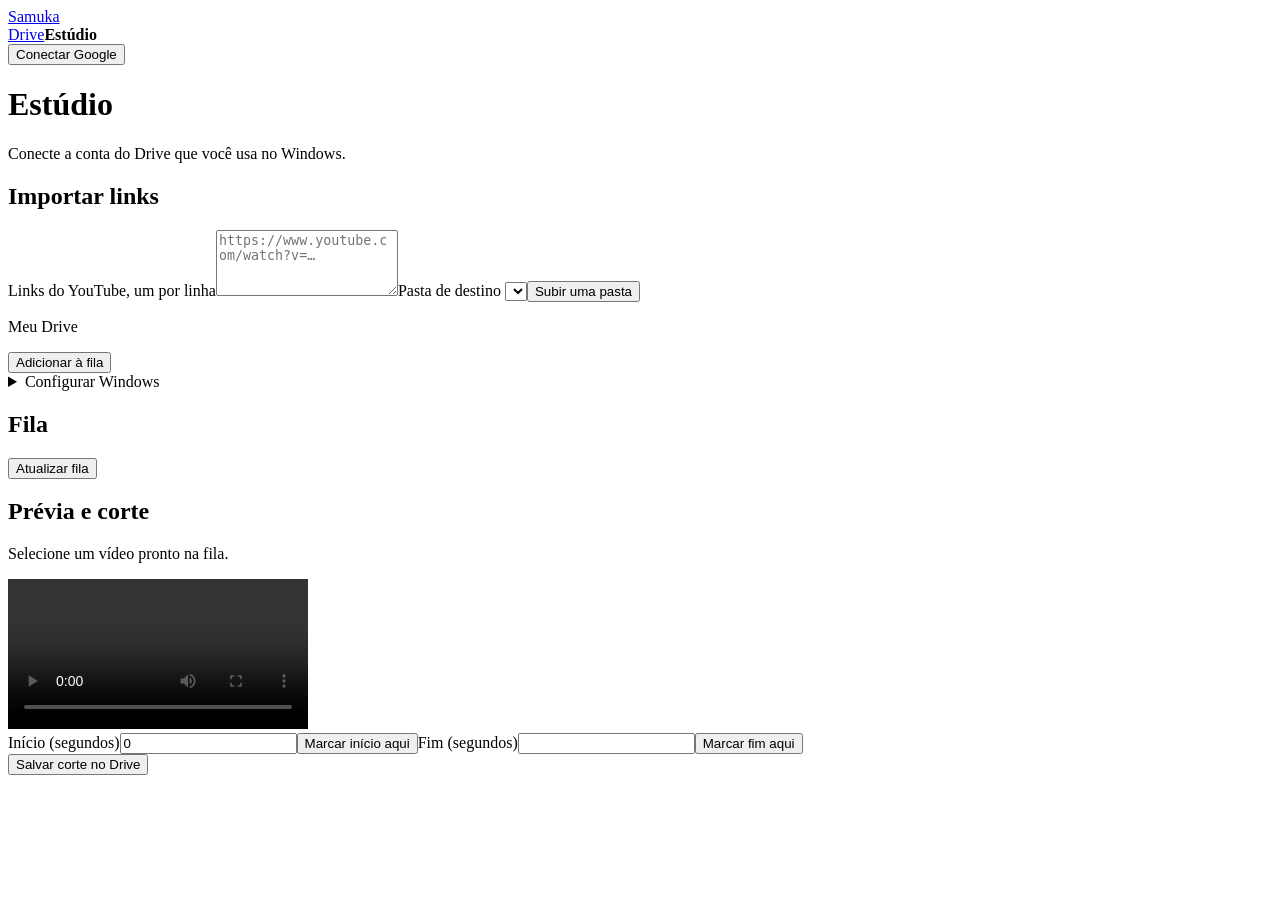
==== samuka-estudio.html @ efbc2101 "Add files via upload" ====
<!doctype html><html lang="pt-BR"><meta charset="utf-8"><meta name="viewport" content="width=device-width,initial-scale=1"><title>Estúdio • Samuka</title><link rel="stylesheet" href="estudio/style.css"><script src="https://accounts.google.com/gsi/client" async defer></script><body><header><a href="samuka-beta.html">Samuka</a><nav><a href="samuka-v17-rc3.html">Drive</a><b>Estúdio</b></nav><button id="connect">Conectar Google</button></header><main><h1>Estúdio</h1><p id="message" role="status">Conecte a conta do Drive que você usa no Windows.</p><div class="workspace"><section><h2>Importar links</h2><label for="links">Links do YouTube, um por linha</label><textarea id="links" rows="4" placeholder="https://www.youtube.com/watch?v=…"></textarea><label>Pasta de destino <select id="folder"></select></label><button id="back">Subir uma pasta</button><p id="path">Meu Drive</p><button class="primary" id="send">Adicionar à fila</button><details><summary>Configurar Windows</summary><p>Copie o código da fila para a configuração do programa no computador.</p><input id="pair" readonly aria-label="Código da fila"><a href="estudio/windows/LEIA-ME.txt">Instruções para Windows</a></details><h2>Fila</h2><button id="refresh">Atualizar fila</button><div id="jobs"></div></section><section id="editor"><h2>Prévia e corte</h2><p id="title">Selecione um vídeo pronto na fila.</p><video controls playsinline id="video"></video><div class="times"><label>Início (segundos)<input type="number" id="start" min="0" step=".01" value="0"><button id="markStart">Marcar início aqui</button></label><label>Fim (segundos)<input id="end" type="number" min="0" step=".01"><button id="markEnd">Marcar fim aqui</button></label></div><button class="primary" id="cut">Salvar corte no Drive</button></section></div></main><script type="module" src="estudio/app.js"></script></body></html>
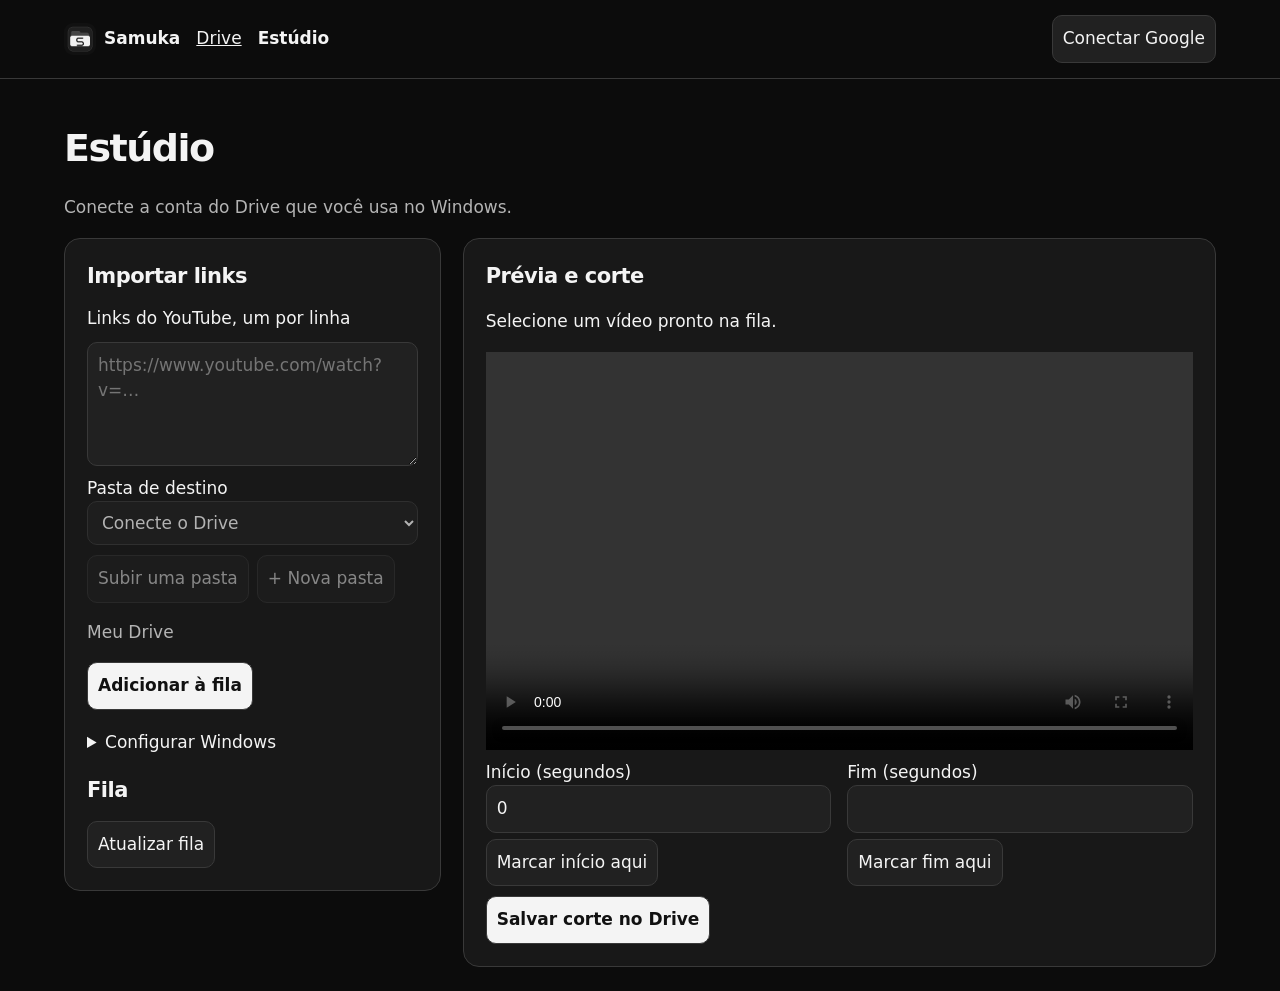
==== commit aee0f8cd: "Permitir criar e selecionar pastas no Estúdio" ====
--- a/samuka-estudio.html
+++ b/samuka-estudio.html
@@ -1 +1,2 @@
-<!doctype html><html lang="pt-BR"><meta charset="utf-8"><meta name="viewport" content="width=device-width,initial-scale=1"><title>Estúdio • Samuka</title><link rel="stylesheet" href="estudio/style.css"><script src="https://accounts.google.com/gsi/client" async defer></script><body><header><a href="samuka-beta.html">Samuka</a><nav><a href="samuka-v17-rc3.html">Drive</a><b>Estúdio</b></nav><button id="connect">Conectar Google</button></header><main><h1>Estúdio</h1><p id="message" role="status">Conecte a conta do Drive que você usa no Windows.</p><div class="workspace"><section><h2>Importar links</h2><label for="links">Links do YouTube, um por linha</label><textarea id="links" rows="4" placeholder="https://www.youtube.com/watch?v=…"></textarea><label>Pasta de destino <select id="folder"></select></label><button id="back">Subir uma pasta</button><p id="path">Meu Drive</p><button class="primary" id="send">Adicionar à fila</button><details><summary>Configurar Windows</summary><p>Copie o código da fila para a configuração do programa no computador.</p><input id="pair" readonly aria-label="Código da fila"><a href="estudio/windows/LEIA-ME.txt">Instruções para Windows</a></details><h2>Fila</h2><button id="refresh">Atualizar fila</button><div id="jobs"></div></section><section id="editor"><h2>Prévia e corte</h2><p id="title">Selecione um vídeo pronto na fila.</p><video controls playsinline id="video"></video><div class="times"><label>Início (segundos)<input type="number" id="start" min="0" step=".01" value="0"><button id="markStart">Marcar início aqui</button></label><label>Fim (segundos)<input id="end" type="number" min="0" step=".01"><button id="markEnd">Marcar fim aqui</button></label></div><button class="primary" id="cut">Salvar corte no Drive</button></section></div></main><script type="module" src="estudio/app.js"></script></body></html>
+<!doctype html><html lang="pt-BR"><meta charset="utf-8"><meta name="viewport" content="width=device-width,initial-scale=1"><title>Estúdio • Samuka</title><link rel="stylesheet" href="estudio/style.css"><script src="https://accounts.google.com/gsi/client" async defer></script><body><header><a class="brand" href="samuka-beta.html"><img src="samuka-mono-192.png" alt="">Samuka</a><nav><a href="samuka-v17-rc3.html">Drive</a><b>Estúdio</b></nav><button id="connect">Conectar Google</button></header><main><h1>Estúdio</h1><p id="message" role="status">Conecte a conta do Drive que você usa no Windows.</p><div class="workspace"><section><h2>Importar links</h2><label for="links">Links do YouTube, um por linha</label><textarea id="links" rows="4" placeholder="https://www.youtube.com/watch?v=…"></textarea><label>Pasta de destino <select id="folder" disabled><option>Conecte o Drive</option></select></label><div class="folder-actions"><button id="back" disabled>Subir uma pasta</button><button id="newFolder" disabled>+ Nova pasta</button></div>
+<dialog id="folderDialog"><form id="folderForm"><h2>Criar pasta</h2><p id="folderParent"></p><label for="folderName">Nome da pasta</label><input id="folderName" required maxlength="200" autocomplete="off"><p id="folderError" role="alert"></p><div class="folder-actions"><button type="button" id="cancelFolder">Cancelar</button><button class="primary" id="createFolder">Criar e usar</button></div></form></dialog><p id="path">Meu Drive</p><button class="primary" id="send">Adicionar à fila</button><details><summary>Configurar Windows</summary><p>Copie o código da fila para a configuração do programa no computador.</p><input id="pair" readonly aria-label="Código da fila"><a href="estudio/windows/LEIA-ME.txt">Instruções para Windows</a></details><h2>Fila</h2><button id="refresh">Atualizar fila</button><div id="jobs"></div></section><section id="editor"><h2>Prévia e corte</h2><p id="title">Selecione um vídeo pronto na fila.</p><video controls playsinline id="video"></video><div class="times"><label>Início (segundos)<input type="number" id="start" min="0" step=".01" value="0"><button id="markStart">Marcar início aqui</button></label><label>Fim (segundos)<input id="end" type="number" min="0" step=".01"><button id="markEnd">Marcar fim aqui</button></label></div><button class="primary" id="cut">Salvar corte no Drive</button></section></div></main><script type="module" src="estudio/app.js"></script></body></html>
--- a/estudio/style.css
+++ b/estudio/style.css
@@ -0,0 +1,18 @@
+*{box-sizing:border-box}body{margin:0;background:#101014;color:#f5f2fc;font:17px/1.5 system-ui,sans-serif}header,nav,.times,.choices{display:flex;align-items:center;gap:16px}header{padding:15px 5vw;border-bottom:1px solid #44404d;flex-wrap:wrap}header button{margin-left:auto}main{max-width:1400px;margin:auto;padding:24px 5vw}h1{font-size:clamp(32px,5vw,62px);line-height:1.1}a{color:#d2bcff}button,textarea,input,select{font:inherit;border:1px solid #585363;border-radius:10px;background:#2a2731;color:inherit;padding:10px;max-width:100%}button,summary{cursor:pointer}button{min-height:44px}button:disabled{opacity:.5}.primary{background:#cab5ff;color:#21162e;font-weight:700}textarea,select,input,video{width:100%;display:block}label{display:block;margin:10px 0}.workspace{display:grid;grid-template-columns:minmax(260px,1fr) minmax(0,2fr);gap:22px;align-items:start}section,.choices a{padding:22px;background:#1c1a22;border-radius:18px;border:1px solid #423e4c}h2{margin:0 0 14px}video{aspect-ratio:16/9;background:#09080a}.times label{flex:1}.times button{margin-top:6px}details{margin:20px 0}summary,small{color:#d2bcff}.home{max-width:950px;padding-top:15vh}.choices a{flex:1;text-decoration:none;display:grid;gap:4px}.choices strong{font-size:32px}.choices span{color:#eee}.job{border-top:1px solid #46414d;padding:12px 0;overflow-wrap:anywhere}.job p{margin:4px 0}#message,#path{color:#d1c9db}@media(max-width:760px){.workspace{grid-template-columns:1fr}.choices{align-items:stretch;flex-direction:column}section{padding:16px}main{padding:16px}.times{align-items:start}header{gap:10px}}
+
+/* Graphite, como no Drive RC3. */
+:root{color-scheme:dark;--panel:#181818;--line:#393939;--muted:#b4b4b4;--accent:#f4f4f4}
+body{background:#0c0c0c;color:var(--accent)}
+header,section,.choices a,dialog{border-color:var(--line)}
+section,.choices a,dialog{background:var(--panel);border-radius:16px}
+button,input,textarea,select{background:#212121;color:var(--accent);border-color:var(--line)}
+a,summary,small{color:var(--accent)}
+.primary{background:var(--accent);color:#111}
+h1{font-size:clamp(26px,3vw,38px);letter-spacing:-.04em}
+h2{font-size:21px;letter-spacing:-.025em}
+.brand,.folder-actions{display:flex;align-items:center;gap:8px;flex-wrap:wrap}
+.brand{font-weight:700;text-decoration:none}.brand img{width:32px;height:32px;border-radius:9px}
+#message,#path,#folderParent{color:var(--muted)}
+dialog{color:var(--accent);width:min(380px,90vw);padding:20px}
+dialog::backdrop{background:#000a}
+@media(prefers-reduced-motion:no-preference){dialog[open]{animation:appear .16s ease-out}@keyframes appear{from{opacity:0;transform:translateY(4px)}to{opacity:1;transform:translateY(0)}}}
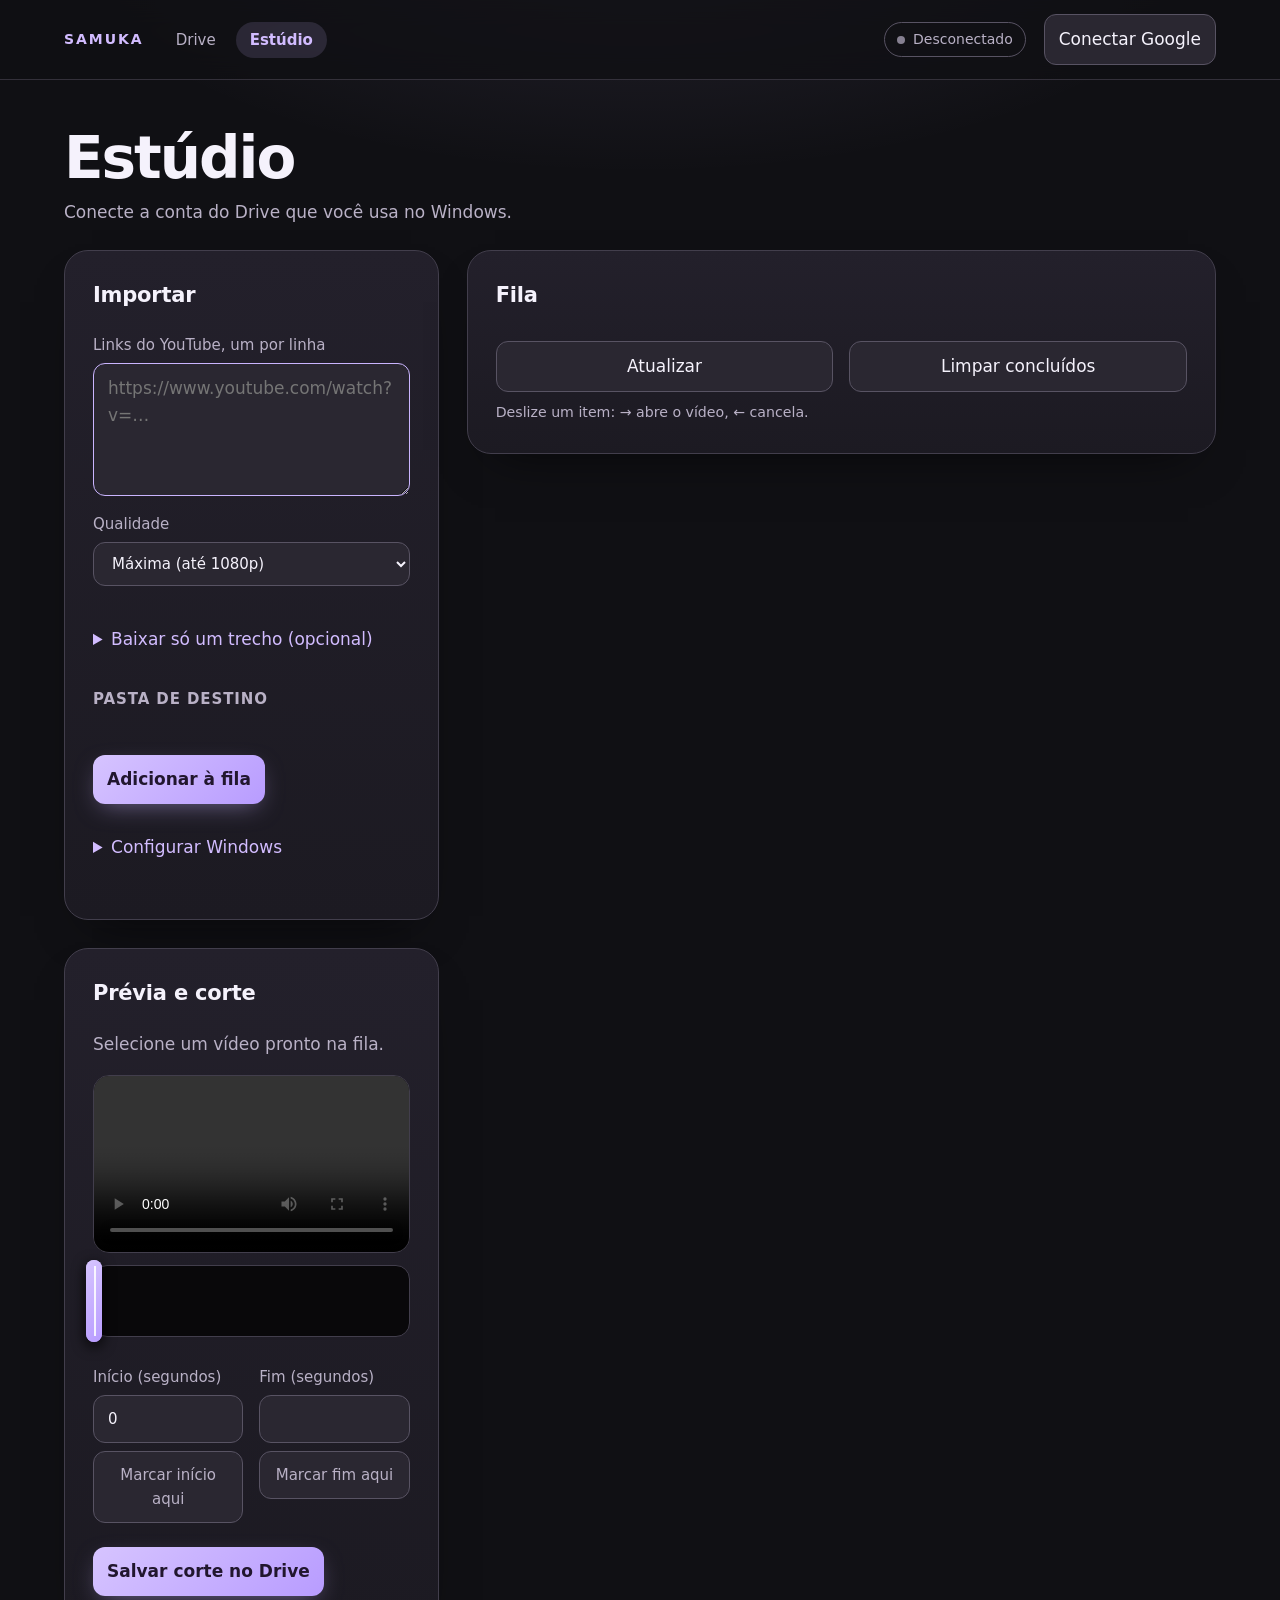
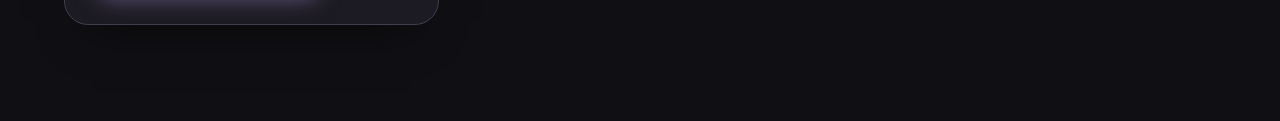
==== commit 1ff0d2e4: "Atualiza Estúdio V3 e visual do Drive RC3" ====
--- a/samuka-estudio.html
+++ b/samuka-estudio.html
@@ -1,2 +1 @@
-<!doctype html><html lang="pt-BR"><meta charset="utf-8"><meta name="viewport" content="width=device-width,initial-scale=1"><title>Estúdio • Samuka</title><link rel="stylesheet" href="estudio/style.css"><script src="https://accounts.google.com/gsi/client" async defer></script><body><header><a class="brand" href="samuka-beta.html"><img src="samuka-mono-192.png" alt="">Samuka</a><nav><a href="samuka-v17-rc3.html">Drive</a><b>Estúdio</b></nav><button id="connect">Conectar Google</button></header><main><h1>Estúdio</h1><p id="message" role="status">Conecte a conta do Drive que você usa no Windows.</p><div class="workspace"><section><h2>Importar links</h2><label for="links">Links do YouTube, um por linha</label><textarea id="links" rows="4" placeholder="https://www.youtube.com/watch?v=…"></textarea><label>Pasta de destino <select id="folder" disabled><option>Conecte o Drive</option></select></label><div class="folder-actions"><button id="back" disabled>Subir uma pasta</button><button id="newFolder" disabled>+ Nova pasta</button></div>
-<dialog id="folderDialog"><form id="folderForm"><h2>Criar pasta</h2><p id="folderParent"></p><label for="folderName">Nome da pasta</label><input id="folderName" required maxlength="200" autocomplete="off"><p id="folderError" role="alert"></p><div class="folder-actions"><button type="button" id="cancelFolder">Cancelar</button><button class="primary" id="createFolder">Criar e usar</button></div></form></dialog><p id="path">Meu Drive</p><button class="primary" id="send">Adicionar à fila</button><details><summary>Configurar Windows</summary><p>Copie o código da fila para a configuração do programa no computador.</p><input id="pair" readonly aria-label="Código da fila"><a href="estudio/windows/LEIA-ME.txt">Instruções para Windows</a></details><h2>Fila</h2><button id="refresh">Atualizar fila</button><div id="jobs"></div></section><section id="editor"><h2>Prévia e corte</h2><p id="title">Selecione um vídeo pronto na fila.</p><video controls playsinline id="video"></video><div class="times"><label>Início (segundos)<input type="number" id="start" min="0" step=".01" value="0"><button id="markStart">Marcar início aqui</button></label><label>Fim (segundos)<input id="end" type="number" min="0" step=".01"><button id="markEnd">Marcar fim aqui</button></label></div><button class="primary" id="cut">Salvar corte no Drive</button></section></div></main><script type="module" src="estudio/app.js"></script></body></html>
+<!doctype html><html lang="pt-BR"><head><meta charset="utf-8"><meta name="viewport" content="width=device-width,initial-scale=1,viewport-fit=cover"><meta name="theme-color" content="#101014"><meta http-equiv="Content-Security-Policy" content="default-src 'none'; script-src 'self' https://accounts.google.com; style-src 'self' https://accounts.google.com; connect-src https://www.googleapis.com https://accounts.google.com; media-src blob:; img-src 'self' data: blob:; frame-src https://accounts.google.com; base-uri 'none'; form-action 'none'"><title>Estúdio • Samuka</title><link rel="stylesheet" href="estudio/style.css"><script src="https://accounts.google.com/gsi/client" async defer></script></head><body><header><a href="samuka-beta.html">Samuka</a><nav aria-label="Principal"><a href="samuka-v17-rc3.html">Drive</a><b aria-current="page">Estúdio</b></nav><span id="chip" class="chip" role="status">Desconectado</span><button id="connect">Conectar Google</button></header><main data-tab="import"><h1>Estúdio</h1><p id="message" role="status">Conecte a conta do Drive que você usa no Windows.</p><nav id="tabs" class="tabs" aria-label="Seções"><button data-tab="import" aria-pressed="true">Importar</button><button data-tab="queue" aria-pressed="false">Fila <i id="badge" hidden>0</i></button><button data-tab="editor" aria-pressed="false">Cortar</button></nav><div class="workspace"><section id="import"><h2>Importar</h2><p id="summary" class="summary"></p><label for="links">Links do YouTube, um por linha</label><textarea id="links" rows="4" placeholder="https://www.youtube.com/watch?v=…"></textarea><div class="times"><label>Qualidade<select id="quality"><option value="1080">Máxima (até 1080p)</option><option value="720">720p</option><option value="480">480p</option><option value="audio">Só áudio (m4a)</option></select></label></div><details><summary>Baixar só um trecho (opcional)</summary><div class="times"><label>Início<input id="ss" placeholder="0:30" inputmode="numeric"></label><label>Fim<input id="to" placeholder="1:45" inputmode="numeric"></label></div><small>Vale para todos os links acima. Use segundos, mm:ss ou h:mm:ss.</small></details><h3>Pasta de destino</h3><nav id="crumbs" class="crumbs" aria-label="Caminho"></nav><div id="folders" class="folders"></div><button class="primary" id="send">Adicionar à fila</button><details><summary>Configurar Windows</summary><p>Copie o código da fila para a configuração do programa no computador.</p><input id="pair" readonly aria-label="Código da fila"><a href="estudio/windows/LEIA-ME.txt">Instruções para Windows</a></details></section><section id="queue"><h2>Fila</h2><div class="times"><button id="refresh">Atualizar</button><button id="clean">Limpar concluídos</button></div><small>Deslize um item: → abre o vídeo, ← cancela.</small><div id="jobs"></div></section><section id="editor"><h2>Prévia e corte</h2><p id="title">Selecione um vídeo pronto na fila.</p><video controls playsinline id="video"></video><div id="tl" class="tl" aria-label="Linha do tempo: toque para ir ao ponto"><div id="tlSel"></div><i id="hS" aria-hidden="true"></i><i id="hE" aria-hidden="true"></i><u id="tlHead"></u></div><div class="times"><label>Início (segundos)<input type="number" id="start" min="0" step=".01" value="0"><button id="markStart">Marcar início aqui</button></label><label>Fim (segundos)<input id="end" type="number" min="0" step=".01"><button id="markEnd">Marcar fim aqui</button></label></div><button class="primary" id="cut">Salvar corte no Drive</button></section></div></main><div id="toast" role="status" aria-live="polite"></div><script type="module" src="estudio/app.js"></script></body></html>
--- a/estudio/style.css
+++ b/estudio/style.css
@@ -1,18 +1,49 @@
-*{box-sizing:border-box}body{margin:0;background:#101014;color:#f5f2fc;font:17px/1.5 system-ui,sans-serif}header,nav,.times,.choices{display:flex;align-items:center;gap:16px}header{padding:15px 5vw;border-bottom:1px solid #44404d;flex-wrap:wrap}header button{margin-left:auto}main{max-width:1400px;margin:auto;padding:24px 5vw}h1{font-size:clamp(32px,5vw,62px);line-height:1.1}a{color:#d2bcff}button,textarea,input,select{font:inherit;border:1px solid #585363;border-radius:10px;background:#2a2731;color:inherit;padding:10px;max-width:100%}button,summary{cursor:pointer}button{min-height:44px}button:disabled{opacity:.5}.primary{background:#cab5ff;color:#21162e;font-weight:700}textarea,select,input,video{width:100%;display:block}label{display:block;margin:10px 0}.workspace{display:grid;grid-template-columns:minmax(260px,1fr) minmax(0,2fr);gap:22px;align-items:start}section,.choices a{padding:22px;background:#1c1a22;border-radius:18px;border:1px solid #423e4c}h2{margin:0 0 14px}video{aspect-ratio:16/9;background:#09080a}.times label{flex:1}.times button{margin-top:6px}details{margin:20px 0}summary,small{color:#d2bcff}.home{max-width:950px;padding-top:15vh}.choices a{flex:1;text-decoration:none;display:grid;gap:4px}.choices strong{font-size:32px}.choices span{color:#eee}.job{border-top:1px solid #46414d;padding:12px 0;overflow-wrap:anywhere}.job p{margin:4px 0}#message,#path{color:#d1c9db}@media(max-width:760px){.workspace{grid-template-columns:1fr}.choices{align-items:stretch;flex-direction:column}section{padding:16px}main{padding:16px}.times{align-items:start}header{gap:10px}}
+:root{--bg:#101014;--card:#1c1a22;--card2:#23202b;--line:#423e4c;--line2:#585363;--text:#f5f2fc;--muted:#b9b1c6;--acc:#cab5ff;--acc2:#d2bcff;--ease:cubic-bezier(.2,.7,.2,1)}
+*{box-sizing:border-box}
+body{margin:0;min-height:100vh;color:var(--text);font:17px/1.6 system-ui,-apple-system,sans-serif;background:radial-gradient(900px 420px at 50% -120px,rgba(202,181,255,.13),transparent 70%),var(--bg);-webkit-font-smoothing:antialiased}
+header,nav,.times,.choices{display:flex;align-items:center;gap:18px}
+header{position:sticky;top:0;z-index:5;padding:14px 5vw;padding-top:max(14px,env(safe-area-inset-top));flex-wrap:wrap;background:rgba(16,16,20,.78);backdrop-filter:blur(14px);-webkit-backdrop-filter:blur(14px);border-bottom:1px solid rgba(88,83,99,.5)}
+header>a{font-weight:700;letter-spacing:.14em;text-transform:uppercase;font-size:14px;text-decoration:none}
+header nav{gap:6px}header nav a,header nav b{padding:6px 14px;border-radius:99px;font-size:15px;text-decoration:none;color:var(--muted)}header nav b{background:rgba(202,181,255,.14);color:var(--acc2);font-weight:600}header nav a:hover{color:var(--text)}
+main{max-width:1280px;margin:auto;padding:48px 5vw 96px}
+h1{font-size:clamp(34px,5vw,58px);line-height:1.05;letter-spacing:-.035em;margin:0 0 10px;animation:rise .6s var(--ease) both}
+h2{margin:0 0 20px;font-size:21px;letter-spacing:-.01em}h3{margin:26px 0 8px;font-size:15px;color:var(--muted);font-weight:600;letter-spacing:.06em;text-transform:uppercase}
+a{color:var(--acc2);transition:color .2s}
+button,textarea,input,select{font:inherit;color:inherit;max-width:100%;border:1px solid var(--line2);border-radius:12px;background:#2a2731;padding:11px 14px;transition:border-color .2s,background .2s,transform .15s var(--ease),box-shadow .25s}
+button{min-height:46px;cursor:pointer}button:hover:not(:disabled){border-color:var(--acc);transform:translateY(-1px)}button:active:not(:disabled){transform:scale(.98)}button:disabled{opacity:.5;cursor:default}
+:is(button,textarea,input,select,summary,a):focus-visible{outline:2px solid var(--acc);outline-offset:3px}
+textarea,input:focus,textarea:focus,select:focus{border-color:var(--acc)}
+.primary{margin-top:8px;border:0;color:#21162e;font-weight:700;background:linear-gradient(135deg,#d6c4ff,#b89cff);box-shadow:0 8px 24px -8px rgba(202,181,255,.5)}.primary:hover:not(:disabled){box-shadow:0 12px 30px -8px rgba(202,181,255,.65)}
+textarea,select,input,video{width:100%;display:block}textarea{resize:vertical}
+label{display:block;margin:14px 0 6px;font-size:15px;color:var(--muted)}label input,label select{margin-top:6px;color:var(--text)}
+.workspace{display:grid;grid-template-columns:minmax(300px,1fr) minmax(0,2fr);gap:28px;align-items:start}
+section,.choices a{padding:28px;background:linear-gradient(180deg,var(--card2),var(--card));border:1px solid var(--line);border-radius:24px;box-shadow:0 24px 48px -28px rgba(0,0,0,.7);animation:rise .6s var(--ease) both}
+#queue{animation-delay:.07s}#editor{animation-delay:.14s}
+video{aspect-ratio:16/9;background:#09080a;border-radius:16px;border:1px solid var(--line);margin:8px 0 18px}
+.times{gap:16px;align-items:flex-start;margin:6px 0}.times label{flex:1;margin:10px 0}.times button{margin-top:8px;width:100%}
+details{margin:22px 0;padding:2px 0}summary{cursor:pointer;color:var(--acc2);padding:6px 0;transition:color .2s}summary:hover{color:var(--text)}details[open]>summary{margin-bottom:8px}details>*:not(summary){animation:rise .35s var(--ease) both}
+small{color:var(--muted)}#message,#path{color:var(--muted);margin:0 0 24px}#title{color:var(--muted)}
+.chip{margin-left:auto;display:inline-flex;align-items:center;gap:8px;font-size:14px;padding:5px 12px;border:1px solid var(--line2);border-radius:99px;color:var(--muted)}.chip:before{content:"";width:8px;height:8px;border-radius:50%;background:currentColor;opacity:.7}
+.chip.on{border-color:#4f9e69;color:#9be8b0}.chip.on:before{animation:pulse 2.4s ease-in-out infinite}.chip.off{border-color:#a07a3c;color:#f0c27a}
+header button{margin-left:0;min-height:40px}
+.tabs{display:none;gap:4px;margin:6px 0 22px;padding:4px;background:var(--card);border:1px solid var(--line);border-radius:16px}.tabs button{flex:1;border:0;background:transparent;min-height:42px}.tabs button[aria-pressed=true]{background:linear-gradient(135deg,#d6c4ff,#b89cff);color:#21162e;font-weight:700}.tabs i{font-style:normal;background:#e0506a;color:#fff;border-radius:99px;padding:0 7px;margin-left:6px;font-size:13px}
+.crumbs{display:flex;flex-wrap:wrap;gap:6px;margin:6px 0 10px}.crumbs button{min-height:36px;padding:4px 12px;font-size:15px;background:transparent}.crumbs button:last-child{border-color:var(--acc);color:var(--acc2)}
+.folders{display:grid;grid-template-columns:repeat(auto-fill,minmax(150px,1fr));gap:10px;margin:8px 0 18px}.folders button{text-align:left;overflow-wrap:anywhere;background:var(--card);animation:rise .4s var(--ease) both}
+.job{padding:18px 0;border-top:1px solid var(--line);overflow-wrap:anywhere;animation:rise .5s var(--ease) both}.job:nth-child(2){animation-delay:.05s}.job:nth-child(3){animation-delay:.1s}.job:nth-child(4){animation-delay:.15s}.job:nth-child(n+5){animation-delay:.2s}
+.job p{margin:4px 0 8px;color:var(--muted)}.job button{margin:6px 8px 0 0;min-height:40px}
+.bar{height:8px;border-radius:9px;background:#393640;overflow:hidden;margin:10px 0 6px}.bar b{display:block;height:100%;border-radius:9px;background:linear-gradient(90deg,#b89cff,#d6c4ff,#b89cff);background-size:200% 100%;animation:shimmer 2s linear infinite;transition:width .6s var(--ease)}
+#toast{position:fixed;z-index:9;left:50%;bottom:max(20px,env(safe-area-inset-bottom));transform:translate(-50%,24px);opacity:0;background:rgba(42,39,49,.94);backdrop-filter:blur(10px);border:1px solid var(--line2);padding:12px 18px;border-radius:14px;max-width:92vw;box-shadow:0 18px 40px -12px rgba(0,0,0,.7);transition:opacity .3s var(--ease),transform .3s var(--ease);pointer-events:none}#toast.show{opacity:1;transform:translate(-50%,0)}
+.home{max-width:980px;margin:auto;padding:16vh 5vw 8vh}.home small{letter-spacing:.2em;font-weight:700;color:var(--acc2)}.home h1{margin:12px 0 36px}
+.choices{gap:20px;align-items:stretch}.choices a{flex:1;text-decoration:none;display:grid;gap:6px;transition:transform .3s var(--ease),border-color .3s,box-shadow .3s}.choices a:hover{transform:translateY(-4px);border-color:var(--acc);box-shadow:0 28px 56px -24px rgba(202,181,255,.35)}.choices strong{font-size:34px;letter-spacing:-.02em;color:var(--text)}.choices span{color:var(--muted)}
+@keyframes rise{from{opacity:0;transform:translateY(12px)}to{opacity:1;transform:none}}
+@keyframes shimmer{to{background-position:-200% 0}}
+@keyframes pulse{50%{opacity:.25;transform:scale(1.5)}}
+@media(max-width:760px){.workspace{grid-template-columns:1fr}.choices{flex-direction:column}section{padding:20px;border-radius:20px}main{padding:28px 16px 80px}.times{flex-wrap:wrap}.tabs{display:flex}main[data-tab=import] #queue,main[data-tab=import] #editor,main[data-tab=queue] #import,main[data-tab=queue] #editor,main[data-tab=editor] #import,main[data-tab=editor] #queue{display:none}}
+@media(prefers-reduced-motion:reduce){*,*:before{animation:none!important;transition:none!important}}
 
-/* Graphite, como no Drive RC3. */
-:root{color-scheme:dark;--panel:#181818;--line:#393939;--muted:#b4b4b4;--accent:#f4f4f4}
-body{background:#0c0c0c;color:var(--accent)}
-header,section,.choices a,dialog{border-color:var(--line)}
-section,.choices a,dialog{background:var(--panel);border-radius:16px}
-button,input,textarea,select{background:#212121;color:var(--accent);border-color:var(--line)}
-a,summary,small{color:var(--accent)}
-.primary{background:var(--accent);color:#111}
-h1{font-size:clamp(26px,3vw,38px);letter-spacing:-.04em}
-h2{font-size:21px;letter-spacing:-.025em}
-.brand,.folder-actions{display:flex;align-items:center;gap:8px;flex-wrap:wrap}
-.brand{font-weight:700;text-decoration:none}.brand img{width:32px;height:32px;border-radius:9px}
-#message,#path,#folderParent{color:var(--muted)}
-dialog{color:var(--accent);width:min(380px,90vw);padding:20px}
-dialog::backdrop{background:#000a}
-@media(prefers-reduced-motion:no-preference){dialog[open]{animation:appear .16s ease-out}@keyframes appear{from{opacity:0;transform:translateY(4px)}to{opacity:1;transform:translateY(0)}}}
+.summary{margin:-8px 0 14px;font-size:15px;color:var(--acc2)}.summary:empty{display:none}
+.thumb{float:left;width:104px;height:64px;object-fit:cover;border-radius:12px;border:1px solid var(--line);margin:0 14px 6px 0;animation:rise .4s var(--ease) both}.job:after{content:"";display:block;clear:both}.job{touch-action:pan-y;transition:transform .25s var(--ease)}
+.tl{position:relative;height:72px;margin:-6px 0 18px;border-radius:14px;border:1px solid var(--line);background:#09080a center/100% 100% no-repeat;touch-action:none;cursor:pointer;overflow:visible}
+#tlSel{position:absolute;top:0;bottom:0;background:rgba(202,181,255,.22);border-block:2px solid var(--acc);pointer-events:none}
+.tl i{position:absolute;top:-6px;bottom:-6px;width:16px;margin-left:-8px;border-radius:8px;background:linear-gradient(135deg,#d6c4ff,#b89cff);box-shadow:0 4px 14px rgba(0,0,0,.5);cursor:ew-resize;touch-action:none;transition:transform .15s var(--ease)}.tl i:active{transform:scaleX(1.25)}
+.tl u{position:absolute;top:0;bottom:0;width:2px;background:#fff;pointer-events:none;opacity:.85}
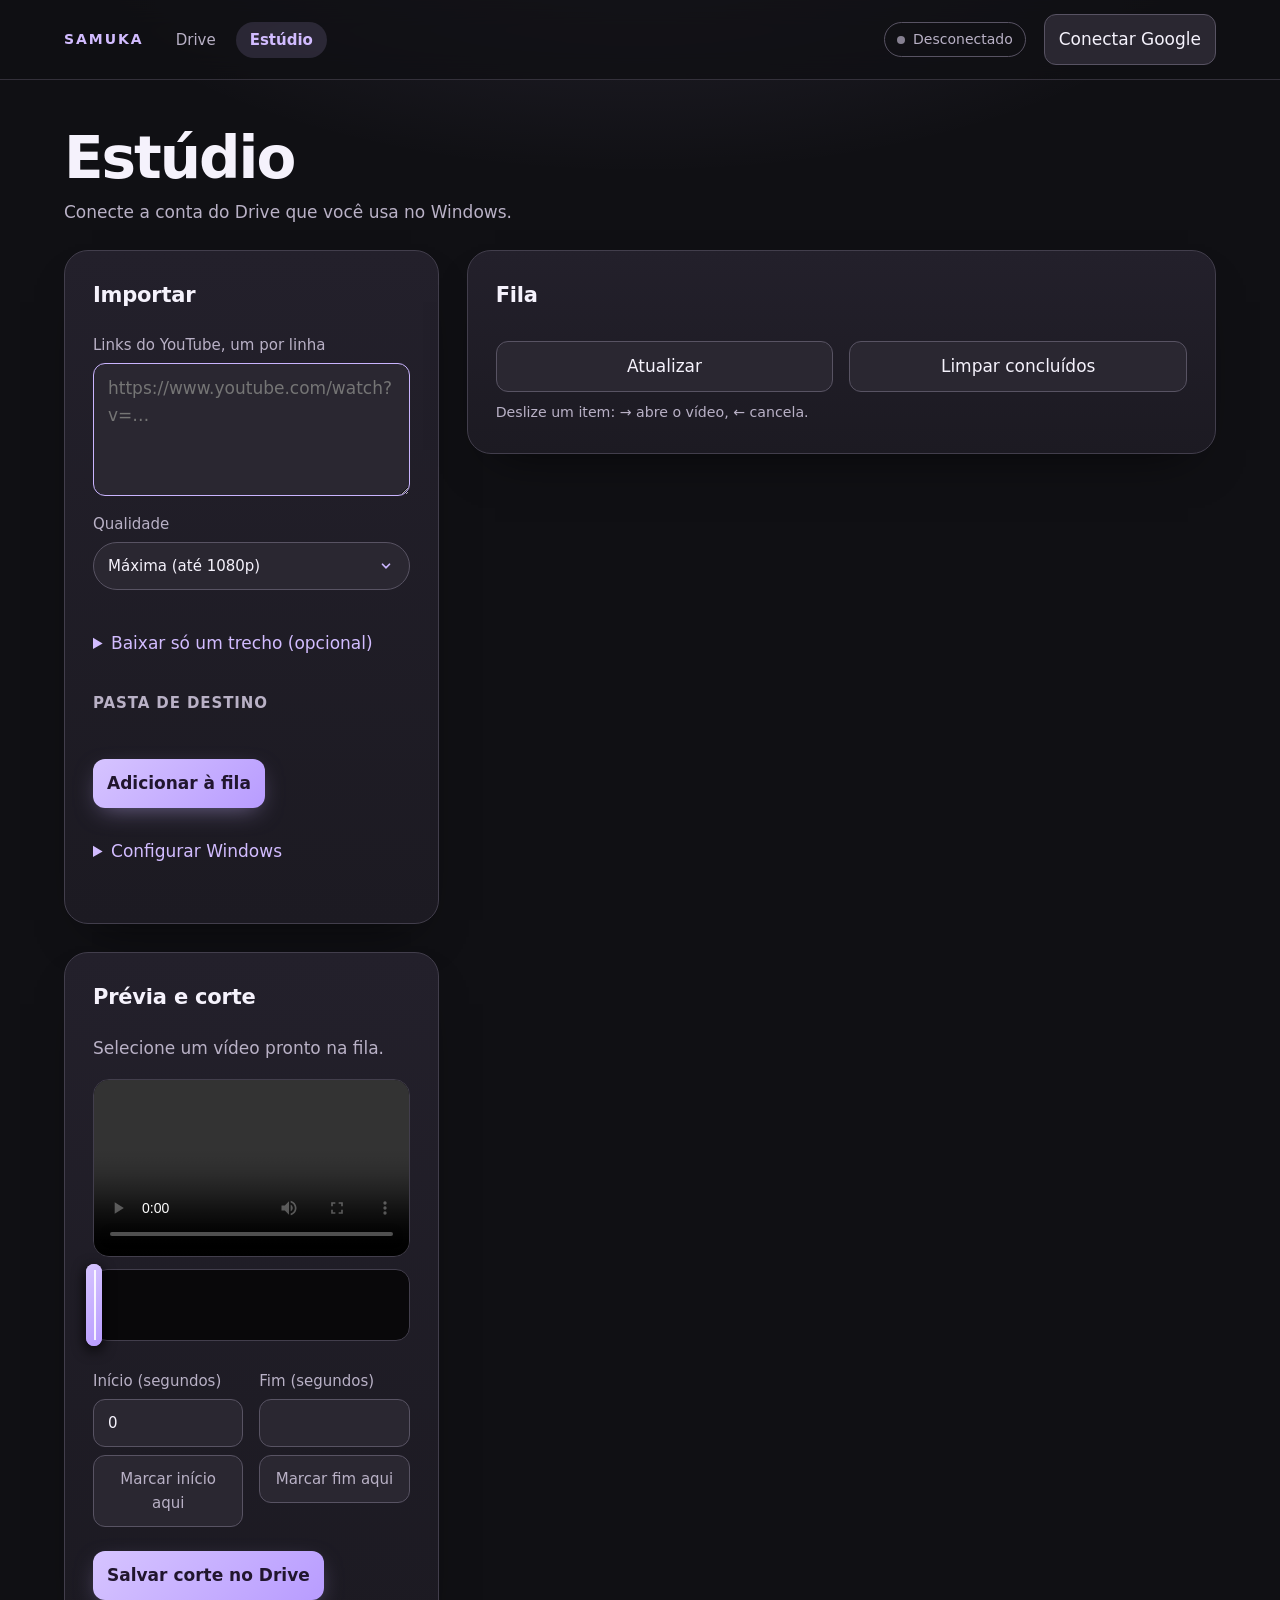
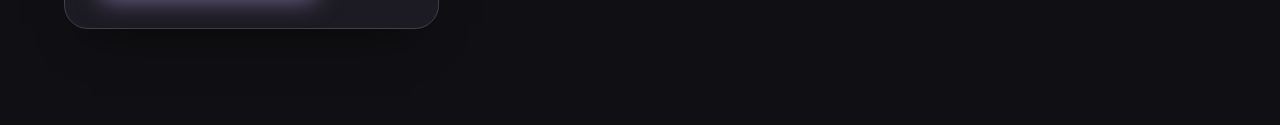
==== commit 165a9c50: "Atualiza Estúdio Beta V5 e acessos do Drive RC3" ====
--- a/samuka-estudio.html
+++ b/samuka-estudio.html
@@ -1 +1 @@
-<!doctype html><html lang="pt-BR"><head><meta charset="utf-8"><meta name="viewport" content="width=device-width,initial-scale=1,viewport-fit=cover"><meta name="theme-color" content="#101014"><meta http-equiv="Content-Security-Policy" content="default-src 'none'; script-src 'self' https://accounts.google.com; style-src 'self' https://accounts.google.com; connect-src https://www.googleapis.com https://accounts.google.com; media-src blob:; img-src 'self' data: blob:; frame-src https://accounts.google.com; base-uri 'none'; form-action 'none'"><title>Estúdio • Samuka</title><link rel="stylesheet" href="estudio/style.css"><script src="https://accounts.google.com/gsi/client" async defer></script></head><body><header><a href="samuka-beta.html">Samuka</a><nav aria-label="Principal"><a href="samuka-v17-rc3.html">Drive</a><b aria-current="page">Estúdio</b></nav><span id="chip" class="chip" role="status">Desconectado</span><button id="connect">Conectar Google</button></header><main data-tab="import"><h1>Estúdio</h1><p id="message" role="status">Conecte a conta do Drive que você usa no Windows.</p><nav id="tabs" class="tabs" aria-label="Seções"><button data-tab="import" aria-pressed="true">Importar</button><button data-tab="queue" aria-pressed="false">Fila <i id="badge" hidden>0</i></button><button data-tab="editor" aria-pressed="false">Cortar</button></nav><div class="workspace"><section id="import"><h2>Importar</h2><p id="summary" class="summary"></p><label for="links">Links do YouTube, um por linha</label><textarea id="links" rows="4" placeholder="https://www.youtube.com/watch?v=…"></textarea><div class="times"><label>Qualidade<select id="quality"><option value="1080">Máxima (até 1080p)</option><option value="720">720p</option><option value="480">480p</option><option value="audio">Só áudio (m4a)</option></select></label></div><details><summary>Baixar só um trecho (opcional)</summary><div class="times"><label>Início<input id="ss" placeholder="0:30" inputmode="numeric"></label><label>Fim<input id="to" placeholder="1:45" inputmode="numeric"></label></div><small>Vale para todos os links acima. Use segundos, mm:ss ou h:mm:ss.</small></details><h3>Pasta de destino</h3><nav id="crumbs" class="crumbs" aria-label="Caminho"></nav><div id="folders" class="folders"></div><button class="primary" id="send">Adicionar à fila</button><details><summary>Configurar Windows</summary><p>Copie o código da fila para a configuração do programa no computador.</p><input id="pair" readonly aria-label="Código da fila"><a href="estudio/windows/LEIA-ME.txt">Instruções para Windows</a></details></section><section id="queue"><h2>Fila</h2><div class="times"><button id="refresh">Atualizar</button><button id="clean">Limpar concluídos</button></div><small>Deslize um item: → abre o vídeo, ← cancela.</small><div id="jobs"></div></section><section id="editor"><h2>Prévia e corte</h2><p id="title">Selecione um vídeo pronto na fila.</p><video controls playsinline id="video"></video><div id="tl" class="tl" aria-label="Linha do tempo: toque para ir ao ponto"><div id="tlSel"></div><i id="hS" aria-hidden="true"></i><i id="hE" aria-hidden="true"></i><u id="tlHead"></u></div><div class="times"><label>Início (segundos)<input type="number" id="start" min="0" step=".01" value="0"><button id="markStart">Marcar início aqui</button></label><label>Fim (segundos)<input id="end" type="number" min="0" step=".01"><button id="markEnd">Marcar fim aqui</button></label></div><button class="primary" id="cut">Salvar corte no Drive</button></section></div></main><div id="toast" role="status" aria-live="polite"></div><script type="module" src="estudio/app.js"></script></body></html>
+<!doctype html><html lang="pt-BR"><head><meta charset="utf-8"><meta name="viewport" content="width=device-width,initial-scale=1,viewport-fit=cover"><meta name="theme-color" content="#101014"><meta http-equiv="Content-Security-Policy" content="default-src 'none'; script-src 'self' https://accounts.google.com; style-src 'self' https://accounts.google.com; connect-src https://www.googleapis.com https://accounts.google.com; media-src blob:; img-src 'self' data: blob:; frame-src https://accounts.google.com; base-uri 'none'; form-action 'none'"><title>Estúdio • Samuka</title><link rel="stylesheet" href="estudio/style.css"><script src="https://accounts.google.com/gsi/client" async defer></script></head><body><header><a href="samuka-beta.html">Samuka</a><nav aria-label="Principal"><a href="samuka-v17-rc3.html">Drive</a><b aria-current="page">Estúdio</b></nav><span id="chip" class="chip" role="status">Desconectado</span><button id="connect">Conectar Google</button></header><main data-tab="import"><h1>Estúdio</h1><p id="message" role="status">Conecte a conta do Drive que você usa no Windows.</p><nav id="tabs" class="tabs" aria-label="Seções"><button data-tab="import" aria-pressed="true">Importar</button><button data-tab="queue" aria-pressed="false">Fila <i id="badge" hidden>0</i></button><button data-tab="editor" aria-pressed="false">Cortar</button></nav><div class="workspace"><section id="import"><h2>Importar</h2><p id="summary" class="summary"></p><label for="links">Links do YouTube, um por linha</label><textarea id="links" rows="4" placeholder="https://www.youtube.com/watch?v=…"></textarea><div class="times"><label>Qualidade<select id="quality"><option value="1080">Máxima (até 1080p)</option><option value="720">720p</option><option value="480">480p</option><option value="audio">Só áudio (m4a)</option></select></label></div><details><summary>Baixar só um trecho (opcional)</summary><div class="times"><label>Início<input id="ss" placeholder="0:30" inputmode="numeric"></label><label>Fim<input id="to" placeholder="1:45" inputmode="numeric"></label></div><small>Vale para todos os links acima. Use segundos, mm:ss ou h:mm:ss.</small></details><h3>Pasta de destino</h3><nav id="crumbs" class="crumbs" aria-label="Caminho"></nav><div id="folders" class="folders"></div><button class="primary" id="send">Adicionar à fila</button><details id="setup"><summary>Configurar Windows</summary><ol class="steps"><li id="s1">Conectar o Google nesta página</li><li>No PC, abrir <code>Instalar.cmd</code> e depois <code>Configurar.cmd</code>, de dentro da pasta <code>estudio\windows</code></li><li>Colar este código quando o programa pedir<input id="pair" readonly aria-label="Código da fila"></li><li id="s3">Aguardar o chip ficar <b>PC online</b></li></ol><a href="estudio/windows/LEIA-ME.txt">Instruções completas</a></details></section><section id="queue"><h2>Fila</h2><div class="times"><button id="refresh">Atualizar</button><button id="clean">Limpar concluídos</button></div><small>Deslize um item: → abre o vídeo, ← cancela.</small><div id="jobs"></div></section><section id="editor"><h2>Prévia e corte</h2><p id="title">Selecione um vídeo pronto na fila.</p><video controls playsinline id="video"></video><div id="tl" class="tl" aria-label="Linha do tempo: toque para ir ao ponto"><div id="tlSel"></div><i id="hS" aria-hidden="true"></i><i id="hE" aria-hidden="true"></i><u id="tlHead"></u></div><div class="times"><label>Início (segundos)<input type="number" id="start" min="0" step=".01" value="0"><button id="markStart">Marcar início aqui</button></label><label>Fim (segundos)<input id="end" type="number" min="0" step=".01"><button id="markEnd">Marcar fim aqui</button></label></div><button class="primary" id="cut">Salvar corte no Drive</button></section></div></main><div id="toast" role="status" aria-live="polite"></div><script type="module" src="estudio/app.js"></script></body></html>
--- a/estudio/style.css
+++ b/estudio/style.css
@@ -47,3 +47,8 @@
 #tlSel{position:absolute;top:0;bottom:0;background:rgba(202,181,255,.22);border-block:2px solid var(--acc);pointer-events:none}
 .tl i{position:absolute;top:-6px;bottom:-6px;width:16px;margin-left:-8px;border-radius:8px;background:linear-gradient(135deg,#d6c4ff,#b89cff);box-shadow:0 4px 14px rgba(0,0,0,.5);cursor:ew-resize;touch-action:none;transition:transform .15s var(--ease)}.tl i:active{transform:scaleX(1.25)}
 .tl u{position:absolute;top:0;bottom:0;width:2px;background:#fff;pointer-events:none;opacity:.85}
+
+select{appearance:none;-webkit-appearance:none;border-radius:99px;padding-right:42px;background:#2a2731 url("data:image/svg+xml,%3Csvg xmlns='http://www.w3.org/2000/svg' width='14' height='14' viewBox='0 0 24 24' fill='none' stroke='%23cab5ff' stroke-width='3' stroke-linecap='round'%3E%3Cpath d='M6 9l6 6 6-6'/%3E%3C/svg%3E") no-repeat right 16px center}
+.folders button,.crumbs button{border-radius:99px}
+.bar{height:10px}.bar b{position:relative;animation:none;background:linear-gradient(90deg,#9f7cff,#d6c4ff)}.bar b:after{content:"";position:absolute;inset:0;background:radial-gradient(circle at 1px 1px,rgba(255,255,255,.55) 1px,transparent 1.6px) 0 0/6px 6px;-webkit-mask:linear-gradient(90deg,transparent,#000 50%,#000);mask:linear-gradient(90deg,transparent,#000 50%,#000);animation:grain 1.4s linear infinite}@keyframes grain{to{background-position:12px 0}}
+.steps{list-style:none;padding:0;counter-reset:s}.steps li{counter-increment:s;position:relative;margin:8px 0;padding:12px 14px 12px 50px;background:var(--card);border:1px solid var(--line);border-radius:16px}.steps li:before{content:counter(s);position:absolute;left:14px;top:12px;width:26px;height:26px;border-radius:50%;display:grid;place-items:center;background:#2a2731;font-size:14px}.steps li.ok{border-color:#4f9e69}.steps li.ok:before{content:"✓";background:#4f9e69;color:#10281a}.steps code{color:var(--acc2)}.steps input{margin-top:8px}
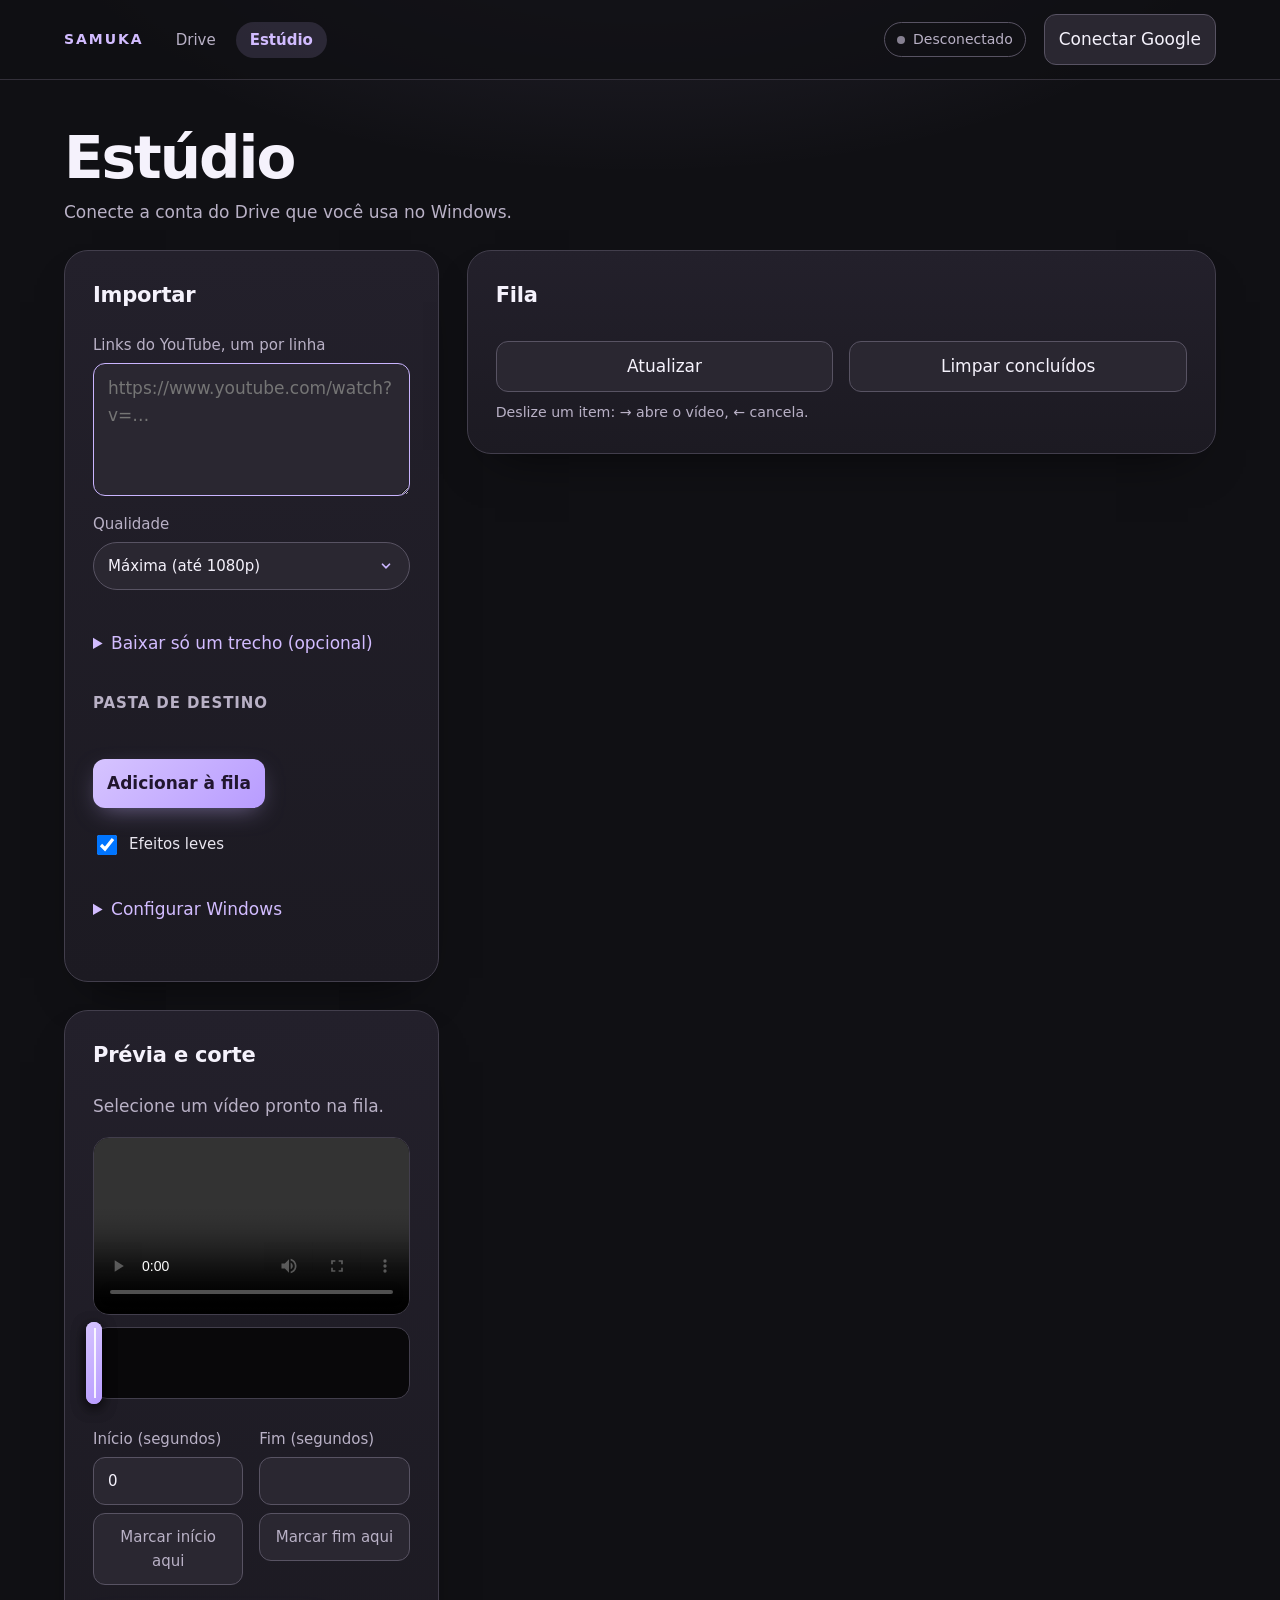
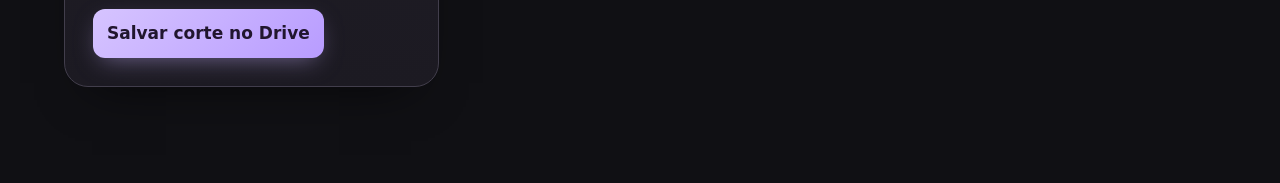
==== commit eb63aa79: "Concluir revisão do Estúdio: progresso de envio, legibilidade e efeitos leves" ====
--- a/samuka-estudio.html
+++ b/samuka-estudio.html
@@ -1 +1 @@
-<!doctype html><html lang="pt-BR"><head><meta charset="utf-8"><meta name="viewport" content="width=device-width,initial-scale=1,viewport-fit=cover"><meta name="theme-color" content="#101014"><meta http-equiv="Content-Security-Policy" content="default-src 'none'; script-src 'self' https://accounts.google.com; style-src 'self' https://accounts.google.com; connect-src https://www.googleapis.com https://accounts.google.com; media-src blob:; img-src 'self' data: blob:; frame-src https://accounts.google.com; base-uri 'none'; form-action 'none'"><title>Estúdio • Samuka</title><link rel="stylesheet" href="estudio/style.css"><script src="https://accounts.google.com/gsi/client" async defer></script></head><body><header><a href="samuka-beta.html">Samuka</a><nav aria-label="Principal"><a href="samuka-v17-rc3.html">Drive</a><b aria-current="page">Estúdio</b></nav><span id="chip" class="chip" role="status">Desconectado</span><button id="connect">Conectar Google</button></header><main data-tab="import"><h1>Estúdio</h1><p id="message" role="status">Conecte a conta do Drive que você usa no Windows.</p><nav id="tabs" class="tabs" aria-label="Seções"><button data-tab="import" aria-pressed="true">Importar</button><button data-tab="queue" aria-pressed="false">Fila <i id="badge" hidden>0</i></button><button data-tab="editor" aria-pressed="false">Cortar</button></nav><div class="workspace"><section id="import"><h2>Importar</h2><p id="summary" class="summary"></p><label for="links">Links do YouTube, um por linha</label><textarea id="links" rows="4" placeholder="https://www.youtube.com/watch?v=…"></textarea><div class="times"><label>Qualidade<select id="quality"><option value="1080">Máxima (até 1080p)</option><option value="720">720p</option><option value="480">480p</option><option value="audio">Só áudio (m4a)</option></select></label></div><details><summary>Baixar só um trecho (opcional)</summary><div class="times"><label>Início<input id="ss" placeholder="0:30" inputmode="numeric"></label><label>Fim<input id="to" placeholder="1:45" inputmode="numeric"></label></div><small>Vale para todos os links acima. Use segundos, mm:ss ou h:mm:ss.</small></details><h3>Pasta de destino</h3><nav id="crumbs" class="crumbs" aria-label="Caminho"></nav><div id="folders" class="folders"></div><button class="primary" id="send">Adicionar à fila</button><details id="setup"><summary>Configurar Windows</summary><ol class="steps"><li id="s1">Conectar o Google nesta página</li><li>No PC, abrir <code>Instalar.cmd</code> e depois <code>Configurar.cmd</code>, de dentro da pasta <code>estudio\windows</code></li><li>Colar este código quando o programa pedir<input id="pair" readonly aria-label="Código da fila"></li><li id="s3">Aguardar o chip ficar <b>PC online</b></li></ol><a href="estudio/windows/LEIA-ME.txt">Instruções completas</a></details></section><section id="queue"><h2>Fila</h2><div class="times"><button id="refresh">Atualizar</button><button id="clean">Limpar concluídos</button></div><small>Deslize um item: → abre o vídeo, ← cancela.</small><div id="jobs"></div></section><section id="editor"><h2>Prévia e corte</h2><p id="title">Selecione um vídeo pronto na fila.</p><video controls playsinline id="video"></video><div id="tl" class="tl" aria-label="Linha do tempo: toque para ir ao ponto"><div id="tlSel"></div><i id="hS" aria-hidden="true"></i><i id="hE" aria-hidden="true"></i><u id="tlHead"></u></div><div class="times"><label>Início (segundos)<input type="number" id="start" min="0" step=".01" value="0"><button id="markStart">Marcar início aqui</button></label><label>Fim (segundos)<input id="end" type="number" min="0" step=".01"><button id="markEnd">Marcar fim aqui</button></label></div><button class="primary" id="cut">Salvar corte no Drive</button></section></div></main><div id="toast" role="status" aria-live="polite"></div><script type="module" src="estudio/app.js"></script></body></html>
+<!doctype html><html lang="pt-BR"><head><meta charset="utf-8"><meta name="viewport" content="width=device-width,initial-scale=1,viewport-fit=cover"><meta name="theme-color" content="#101014"><meta http-equiv="Content-Security-Policy" content="default-src 'none'; script-src 'self' https://accounts.google.com; style-src 'self' https://accounts.google.com; connect-src https://www.googleapis.com https://accounts.google.com; media-src blob:; img-src 'self' data: blob: https://i.ytimg.com; frame-src https://accounts.google.com; base-uri 'none'; form-action 'none'"><title>Estúdio • Samuka</title><link rel="stylesheet" href="estudio/style.css"><script src="https://accounts.google.com/gsi/client" async defer></script></head><body><header><a href="samuka-beta.html">Samuka</a><nav aria-label="Principal"><a href="samuka-v17-rc3.html">Drive</a><b aria-current="page">Estúdio</b></nav><span id="chip" class="chip" role="status">Desconectado</span><button id="connect">Conectar Google</button></header><main data-tab="import"><h1>Estúdio</h1><p id="message" role="status">Conecte a conta do Drive que você usa no Windows.</p><nav id="tabs" class="tabs" aria-label="Seções"><button data-tab="import" aria-pressed="true">Importar</button><button data-tab="queue" aria-pressed="false">Fila <i id="badge" hidden>0</i></button><button data-tab="editor" aria-pressed="false">Cortar</button></nav><div class="workspace"><section id="import"><h2>Importar</h2><p id="summary" class="summary"></p><label for="links">Links do YouTube, um por linha</label><textarea id="links" rows="4" placeholder="https://www.youtube.com/watch?v=…"></textarea><div class="times"><label>Qualidade<select id="quality"><option value="1080">Máxima (até 1080p)</option><option value="720">720p</option><option value="480">480p</option><option value="audio">Só áudio (m4a)</option></select></label></div><details><summary>Baixar só um trecho (opcional)</summary><div class="times"><label>Início<input id="ss" placeholder="0:30" inputmode="numeric"></label><label>Fim<input id="to" placeholder="1:45" inputmode="numeric"></label></div><small>Vale para todos os links acima. Use segundos, mm:ss ou h:mm:ss.</small></details><h3>Pasta de destino</h3><nav id="crumbs" class="crumbs" aria-label="Caminho"></nav><div id="folders" class="folders"></div><button class="primary" id="send">Adicionar à fila</button><label class="light-effects"><input id="lightEffects" type="checkbox" checked> Efeitos leves</label><details id="setup"><summary>Configurar Windows</summary><ol class="steps"><li id="s1">Conectar o Google nesta página</li><li>No PC, abrir <code>Instalar.cmd</code> e depois <code>Configurar.cmd</code>, de dentro da pasta <code>estudio\windows</code></li><li>Colar este código quando o programa pedir<input id="pair" readonly aria-label="Código da fila"></li><li id="s3">Aguardar o chip ficar <b>PC online</b></li></ol><a href="estudio/windows/LEIA-ME.txt">Instruções completas</a></details></section><section id="queue"><h2>Fila</h2><div class="times"><button id="refresh">Atualizar</button><button id="clean">Limpar concluídos</button></div><small>Deslize um item: → abre o vídeo, ← cancela.</small><div id="jobs"></div></section><section id="editor"><h2>Prévia e corte</h2><p id="title">Selecione um vídeo pronto na fila.</p><video controls playsinline id="video"></video><div id="tl" class="tl" aria-label="Linha do tempo: toque para ir ao ponto"><div id="tlSel"></div><i id="hS" aria-hidden="true"></i><i id="hE" aria-hidden="true"></i><u id="tlHead"></u></div><div class="times"><label>Início (segundos)<input type="number" id="start" min="0" step=".01" value="0"><button id="markStart">Marcar início aqui</button></label><label>Fim (segundos)<input id="end" type="number" min="0" step=".01"><button id="markEnd">Marcar fim aqui</button></label></div><button class="primary" id="cut">Salvar corte no Drive</button></section></div></main><div id="toast" role="status" aria-live="polite"></div><script type="module" src="estudio/app.js"></script></body></html>
--- a/estudio/style.css
+++ b/estudio/style.css
@@ -52,3 +52,12 @@
 .folders button,.crumbs button{border-radius:99px}
 .bar{height:10px}.bar b{position:relative;animation:none;background:linear-gradient(90deg,#9f7cff,#d6c4ff)}.bar b:after{content:"";position:absolute;inset:0;background:radial-gradient(circle at 1px 1px,rgba(255,255,255,.55) 1px,transparent 1.6px) 0 0/6px 6px;-webkit-mask:linear-gradient(90deg,transparent,#000 50%,#000);mask:linear-gradient(90deg,transparent,#000 50%,#000);animation:grain 1.4s linear infinite}@keyframes grain{to{background-position:12px 0}}
 .steps{list-style:none;padding:0;counter-reset:s}.steps li{counter-increment:s;position:relative;margin:8px 0;padding:12px 14px 12px 50px;background:var(--card);border:1px solid var(--line);border-radius:16px}.steps li:before{content:counter(s);position:absolute;left:14px;top:12px;width:26px;height:26px;border-radius:50%;display:grid;place-items:center;background:#2a2731;font-size:14px}.steps li.ok{border-color:#4f9e69}.steps li.ok:before{content:"✓";background:#4f9e69;color:#10281a}.steps code{color:var(--acc2)}.steps input{margin-top:8px}
+
+.job{padding:16px;margin:12px 0;border:1px solid #48434e;border-radius:16px;background:#1c1b20;animation:none}
+.job p{color:#ddd8e4;font-size:1rem;font-variant-numeric:tabular-nums}
+.job .bar{clear:both;background:#47434c}.job button{min-height:44px}
+.light-effects{display:flex;align-items:center;gap:9px;min-height:44px;color:#e9e6ef}
+.light-effects input{width:20px;height:20px}
+.light-effects-on *,.light-effects-on *::before,.light-effects-on *::after{animation:none!important;transition:none!important;backdrop-filter:none!important}
+@media(prefers-reduced-motion:reduce){*::after{animation:none!important}}
+@media(max-width:430px){.job .thumb{width:82px;height:50px;margin-right:10px}.job strong{font-size:1rem}}
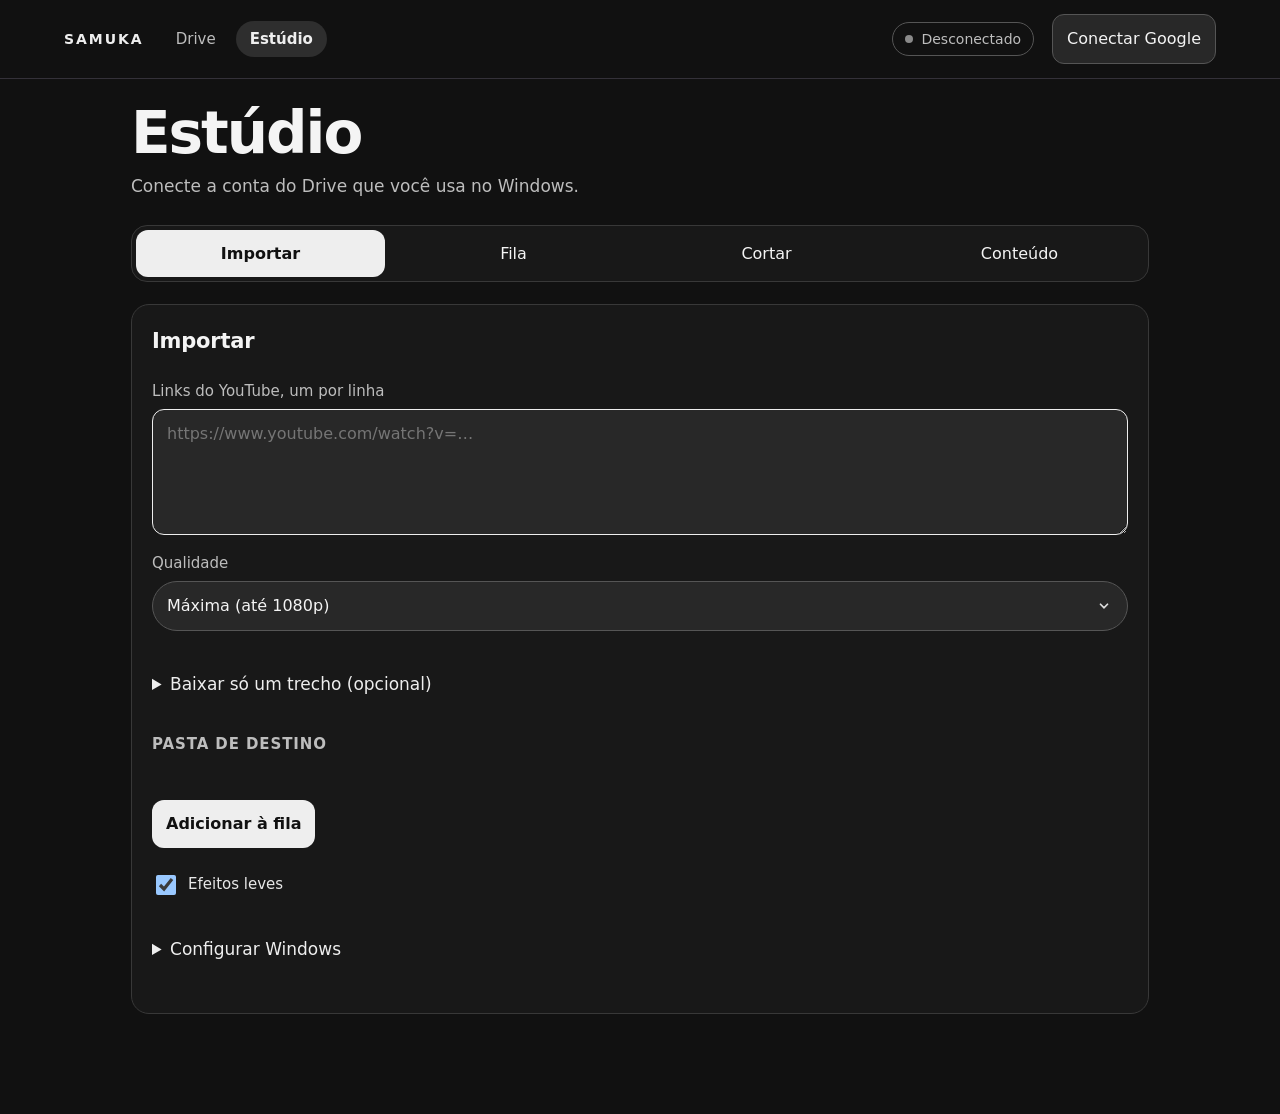
==== commit 21a7799a: "Samuka 012: Graphite Craft e Smart Content" ====
--- a/samuka-estudio.html
+++ b/samuka-estudio.html
@@ -1 +1 @@
-<!doctype html><html lang="pt-BR"><head><meta charset="utf-8"><meta name="viewport" content="width=device-width,initial-scale=1,viewport-fit=cover"><meta name="theme-color" content="#101014"><meta http-equiv="Content-Security-Policy" content="default-src 'none'; script-src 'self' https://accounts.google.com; style-src 'self' https://accounts.google.com; connect-src https://www.googleapis.com https://accounts.google.com; media-src blob:; img-src 'self' data: blob: https://i.ytimg.com; frame-src https://accounts.google.com; base-uri 'none'; form-action 'none'"><title>Estúdio • Samuka</title><link rel="stylesheet" href="estudio/style.css"><script src="https://accounts.google.com/gsi/client" async defer></script></head><body><header><a href="samuka-beta.html">Samuka</a><nav aria-label="Principal"><a href="samuka-v17-rc3.html">Drive</a><b aria-current="page">Estúdio</b></nav><span id="chip" class="chip" role="status">Desconectado</span><button id="connect">Conectar Google</button></header><main data-tab="import"><h1>Estúdio</h1><p id="message" role="status">Conecte a conta do Drive que você usa no Windows.</p><nav id="tabs" class="tabs" aria-label="Seções"><button data-tab="import" aria-pressed="true">Importar</button><button data-tab="queue" aria-pressed="false">Fila <i id="badge" hidden>0</i></button><button data-tab="editor" aria-pressed="false">Cortar</button></nav><div class="workspace"><section id="import"><h2>Importar</h2><p id="summary" class="summary"></p><label for="links">Links do YouTube, um por linha</label><textarea id="links" rows="4" placeholder="https://www.youtube.com/watch?v=…"></textarea><div class="times"><label>Qualidade<select id="quality"><option value="1080">Máxima (até 1080p)</option><option value="720">720p</option><option value="480">480p</option><option value="audio">Só áudio (m4a)</option></select></label></div><details><summary>Baixar só um trecho (opcional)</summary><div class="times"><label>Início<input id="ss" placeholder="0:30" inputmode="numeric"></label><label>Fim<input id="to" placeholder="1:45" inputmode="numeric"></label></div><small>Vale para todos os links acima. Use segundos, mm:ss ou h:mm:ss.</small></details><h3>Pasta de destino</h3><nav id="crumbs" class="crumbs" aria-label="Caminho"></nav><div id="folders" class="folders"></div><button class="primary" id="send">Adicionar à fila</button><label class="light-effects"><input id="lightEffects" type="checkbox" checked> Efeitos leves</label><details id="setup"><summary>Configurar Windows</summary><ol class="steps"><li id="s1">Conectar o Google nesta página</li><li>No PC, abrir <code>Instalar.cmd</code> e depois <code>Configurar.cmd</code>, de dentro da pasta <code>estudio\windows</code></li><li>Colar este código quando o programa pedir<input id="pair" readonly aria-label="Código da fila"></li><li id="s3">Aguardar o chip ficar <b>PC online</b></li></ol><a href="estudio/windows/LEIA-ME.txt">Instruções completas</a></details></section><section id="queue"><h2>Fila</h2><div class="times"><button id="refresh">Atualizar</button><button id="clean">Limpar concluídos</button></div><small>Deslize um item: → abre o vídeo, ← cancela.</small><div id="jobs"></div></section><section id="editor"><h2>Prévia e corte</h2><p id="title">Selecione um vídeo pronto na fila.</p><video controls playsinline id="video"></video><div id="tl" class="tl" aria-label="Linha do tempo: toque para ir ao ponto"><div id="tlSel"></div><i id="hS" aria-hidden="true"></i><i id="hE" aria-hidden="true"></i><u id="tlHead"></u></div><div class="times"><label>Início (segundos)<input type="number" id="start" min="0" step=".01" value="0"><button id="markStart">Marcar início aqui</button></label><label>Fim (segundos)<input id="end" type="number" min="0" step=".01"><button id="markEnd">Marcar fim aqui</button></label></div><button class="primary" id="cut">Salvar corte no Drive</button></section></div></main><div id="toast" role="status" aria-live="polite"></div><script type="module" src="estudio/app.js"></script></body></html>
+<!doctype html><html lang="pt-BR"><head><meta charset="utf-8"><meta name="viewport" content="width=device-width,initial-scale=1,viewport-fit=cover"><meta name="theme-color" content="#101014"><meta http-equiv="Content-Security-Policy" content="default-src 'none'; script-src 'self' https://accounts.google.com; style-src 'self' https://accounts.google.com; connect-src https://www.googleapis.com https://accounts.google.com; media-src blob:; img-src 'self' data: blob: https://i.ytimg.com; frame-src https://accounts.google.com; base-uri 'none'; form-action 'none'"><title>Estúdio • Samuka</title><link rel="stylesheet" href="estudio/style.css?v=012"><script src="https://accounts.google.com/gsi/client" async defer></script></head><body><header><a href="samuka-beta.html">Samuka</a><nav aria-label="Principal"><a href="samuka-v17-rc3.html">Drive</a><b aria-current="page">Estúdio</b></nav><span id="chip" class="chip" role="status">Desconectado</span><button id="connect">Conectar Google</button></header><main data-tab="import"><h1>Estúdio</h1><p id="message" role="status">Conecte a conta do Drive que você usa no Windows.</p><nav id="tabs" class="tabs" aria-label="Seções"><button data-tab="import" aria-pressed="true">Importar</button><button data-tab="queue" aria-pressed="false">Fila <i id="badge" hidden>0</i></button><button data-tab="editor" aria-pressed="false">Cortar</button><button data-tab="content" aria-pressed="false">Conteúdo</button></nav><div class="workspace"><section id="import"><h2>Importar</h2><p id="summary" class="summary"></p><label for="links">Links do YouTube, um por linha</label><textarea id="links" rows="4" placeholder="https://www.youtube.com/watch?v=…"></textarea><div class="times"><label>Qualidade<select id="quality"><option value="1080">Máxima (até 1080p)</option><option value="720">720p</option><option value="480">480p</option><option value="audio">Só áudio (m4a)</option></select></label></div><details><summary>Baixar só um trecho (opcional)</summary><div class="times"><label>Início<input id="ss" placeholder="0:30" inputmode="numeric"></label><label>Fim<input id="to" placeholder="1:45" inputmode="numeric"></label></div><small>Vale para todos os links acima. Use segundos, mm:ss ou h:mm:ss.</small></details><h3>Pasta de destino</h3><nav id="crumbs" class="crumbs" aria-label="Caminho"></nav><div id="folders" class="folders"></div><button class="primary" id="send">Adicionar à fila</button><label class="light-effects"><input id="lightEffects" type="checkbox" checked> Efeitos leves</label><details id="setup"><summary>Configurar Windows</summary><ol class="steps"><li id="s1">Conectar o Google nesta página</li><li>No PC, abrir <code>Instalar.cmd</code> e depois <code>Configurar.cmd</code>, de dentro da pasta <code>estudio\windows</code></li><li>Colar este código quando o programa pedir<input id="pair" readonly aria-label="Código da fila"></li><li id="s3">Aguardar o chip ficar <b>PC online</b></li></ol><a href="estudio/windows/LEIA-ME.txt">Instruções completas</a></details></section><section id="queue"><h2>Fila</h2><div class="times"><button id="refresh">Atualizar</button><button id="clean">Limpar concluídos</button></div><small>Deslize um item: → abre o vídeo, ← cancela.</small><div id="jobs"></div></section><section id="editor"><h2>Prévia e corte</h2><p id="title">Selecione um vídeo pronto na fila.</p><video controls playsinline id="video"></video><div id="tl" class="tl" aria-label="Linha do tempo: toque para ir ao ponto"><div id="tlSel"></div><i id="hS" aria-hidden="true"></i><i id="hE" aria-hidden="true"></i><u id="tlHead"></u></div><div class="times"><label>Início (segundos)<input type="number" id="start" min="0" step=".01" value="0"><button id="markStart">Marcar início aqui</button></label><label>Fim (segundos)<input id="end" type="number" min="0" step=".01"><button id="markEnd">Marcar fim aqui</button></label></div><button class="primary" id="cut">Salvar corte no Drive</button></section><section id="content"><h2>Conteúdo</h2><p>Títulos, hooks e legendas dos cortes enviados pelo YouTube Studio.</p><button id="contentRefresh">Atualizar conteúdos</button><input id="contentSearch" type="search" placeholder="Buscar vídeo, canal ou corte" aria-label="Buscar conteúdos"><div id="contentItems" aria-live="polite">Conecte o Google para consultar.</div></section></div></main><div id="toast" role="status" aria-live="polite"></div><script type="module" src="estudio/app.js?v=012"></script></body></html>
--- a/estudio/style.css
+++ b/estudio/style.css
@@ -1,40 +1,40 @@
-:root{--bg:#101014;--card:#1c1a22;--card2:#23202b;--line:#423e4c;--line2:#585363;--text:#f5f2fc;--muted:#b9b1c6;--acc:#cab5ff;--acc2:#d2bcff;--ease:cubic-bezier(.2,.7,.2,1)}
+:root{--bg:#101010;--card:#1b1b1b;--card2:#212121;--line:#404040;--line2:#555555;--text:#f3f3f3;--muted:#b4b4b4;--acc:#bfbfbf;--acc2:#c6c6c6;--ease:cubic-bezier(.2,.7,.2,1)}
 *{box-sizing:border-box}
-body{margin:0;min-height:100vh;color:var(--text);font:17px/1.6 system-ui,-apple-system,sans-serif;background:radial-gradient(900px 420px at 50% -120px,rgba(202,181,255,.13),transparent 70%),var(--bg);-webkit-font-smoothing:antialiased}
+body{margin:0;min-height:100vh;color:var(--text);font:17px/1.6 system-ui,-apple-system,sans-serif;background:radial-gradient(900px 420px at 50% -120px,rgba(220,220,220,.13),transparent 70%),var(--bg);-webkit-font-smoothing:antialiased}
 header,nav,.times,.choices{display:flex;align-items:center;gap:18px}
-header{position:sticky;top:0;z-index:5;padding:14px 5vw;padding-top:max(14px,env(safe-area-inset-top));flex-wrap:wrap;background:rgba(16,16,20,.78);backdrop-filter:blur(14px);-webkit-backdrop-filter:blur(14px);border-bottom:1px solid rgba(88,83,99,.5)}
+header{position:sticky;top:0;z-index:5;padding:14px 5vw;padding-top:max(14px,env(safe-area-inset-top));flex-wrap:wrap;background:rgba(16,16,16,.78);backdrop-filter:blur(14px);-webkit-backdrop-filter:blur(14px);border-bottom:1px solid rgba(88,83,99,.5)}
 header>a{font-weight:700;letter-spacing:.14em;text-transform:uppercase;font-size:14px;text-decoration:none}
-header nav{gap:6px}header nav a,header nav b{padding:6px 14px;border-radius:99px;font-size:15px;text-decoration:none;color:var(--muted)}header nav b{background:rgba(202,181,255,.14);color:var(--acc2);font-weight:600}header nav a:hover{color:var(--text)}
+header nav{gap:6px}header nav a,header nav b{padding:6px 14px;border-radius:99px;font-size:15px;text-decoration:none;color:var(--muted)}header nav b{background:rgba(220,220,220,.14);color:var(--acc2);font-weight:600}header nav a:hover{color:var(--text)}
 main{max-width:1280px;margin:auto;padding:48px 5vw 96px}
 h1{font-size:clamp(34px,5vw,58px);line-height:1.05;letter-spacing:-.035em;margin:0 0 10px;animation:rise .6s var(--ease) both}
 h2{margin:0 0 20px;font-size:21px;letter-spacing:-.01em}h3{margin:26px 0 8px;font-size:15px;color:var(--muted);font-weight:600;letter-spacing:.06em;text-transform:uppercase}
 a{color:var(--acc2);transition:color .2s}
-button,textarea,input,select{font:inherit;color:inherit;max-width:100%;border:1px solid var(--line2);border-radius:12px;background:#2a2731;padding:11px 14px;transition:border-color .2s,background .2s,transform .15s var(--ease),box-shadow .25s}
+button,textarea,input,select{font:inherit;color:inherit;max-width:100%;border:1px solid var(--line2);border-radius:12px;background:#282828;padding:11px 14px;transition:border-color .2s,background .2s,transform .15s var(--ease),box-shadow .25s}
 button{min-height:46px;cursor:pointer}button:hover:not(:disabled){border-color:var(--acc);transform:translateY(-1px)}button:active:not(:disabled){transform:scale(.98)}button:disabled{opacity:.5;cursor:default}
 :is(button,textarea,input,select,summary,a):focus-visible{outline:2px solid var(--acc);outline-offset:3px}
 textarea,input:focus,textarea:focus,select:focus{border-color:var(--acc)}
-.primary{margin-top:8px;border:0;color:#21162e;font-weight:700;background:linear-gradient(135deg,#d6c4ff,#b89cff);box-shadow:0 8px 24px -8px rgba(202,181,255,.5)}.primary:hover:not(:disabled){box-shadow:0 12px 30px -8px rgba(202,181,255,.65)}
+.primary{margin-top:8px;border:0;color:#1a1a1a;font-weight:700;background:linear-gradient(135deg,#cccccc,#a9a9a9);box-shadow:0 8px 24px -8px rgba(220,220,220,.5)}.primary:hover:not(:disabled){box-shadow:0 12px 30px -8px rgba(220,220,220,.65)}
 textarea,select,input,video{width:100%;display:block}textarea{resize:vertical}
 label{display:block;margin:14px 0 6px;font-size:15px;color:var(--muted)}label input,label select{margin-top:6px;color:var(--text)}
 .workspace{display:grid;grid-template-columns:minmax(300px,1fr) minmax(0,2fr);gap:28px;align-items:start}
 section,.choices a{padding:28px;background:linear-gradient(180deg,var(--card2),var(--card));border:1px solid var(--line);border-radius:24px;box-shadow:0 24px 48px -28px rgba(0,0,0,.7);animation:rise .6s var(--ease) both}
 #queue{animation-delay:.07s}#editor{animation-delay:.14s}
-video{aspect-ratio:16/9;background:#09080a;border-radius:16px;border:1px solid var(--line);margin:8px 0 18px}
+video{aspect-ratio:16/9;background:#080808;border-radius:16px;border:1px solid var(--line);margin:8px 0 18px}
 .times{gap:16px;align-items:flex-start;margin:6px 0}.times label{flex:1;margin:10px 0}.times button{margin-top:8px;width:100%}
 details{margin:22px 0;padding:2px 0}summary{cursor:pointer;color:var(--acc2);padding:6px 0;transition:color .2s}summary:hover{color:var(--text)}details[open]>summary{margin-bottom:8px}details>*:not(summary){animation:rise .35s var(--ease) both}
 small{color:var(--muted)}#message,#path{color:var(--muted);margin:0 0 24px}#title{color:var(--muted)}
 .chip{margin-left:auto;display:inline-flex;align-items:center;gap:8px;font-size:14px;padding:5px 12px;border:1px solid var(--line2);border-radius:99px;color:var(--muted)}.chip:before{content:"";width:8px;height:8px;border-radius:50%;background:currentColor;opacity:.7}
-.chip.on{border-color:#4f9e69;color:#9be8b0}.chip.on:before{animation:pulse 2.4s ease-in-out infinite}.chip.off{border-color:#a07a3c;color:#f0c27a}
+.chip.on{border-color:#4f9e69;color:#9be8b0}.chip.on:before{animation:pulse 2.4s ease-in-out infinite}.chip.off{border-color:#a07a3c;color:#c7c7c7}
 header button{margin-left:0;min-height:40px}
-.tabs{display:none;gap:4px;margin:6px 0 22px;padding:4px;background:var(--card);border:1px solid var(--line);border-radius:16px}.tabs button{flex:1;border:0;background:transparent;min-height:42px}.tabs button[aria-pressed=true]{background:linear-gradient(135deg,#d6c4ff,#b89cff);color:#21162e;font-weight:700}.tabs i{font-style:normal;background:#e0506a;color:#fff;border-radius:99px;padding:0 7px;margin-left:6px;font-size:13px}
+.tabs{display:none;gap:4px;margin:6px 0 22px;padding:4px;background:var(--card);border:1px solid var(--line);border-radius:16px}.tabs button{flex:1;border:0;background:transparent;min-height:42px}.tabs button[aria-pressed=true]{background:linear-gradient(135deg,#cccccc,#a9a9a9);color:#1a1a1a;font-weight:700}.tabs i{font-style:normal;background:#e0506a;color:#fff;border-radius:99px;padding:0 7px;margin-left:6px;font-size:13px}
 .crumbs{display:flex;flex-wrap:wrap;gap:6px;margin:6px 0 10px}.crumbs button{min-height:36px;padding:4px 12px;font-size:15px;background:transparent}.crumbs button:last-child{border-color:var(--acc);color:var(--acc2)}
 .folders{display:grid;grid-template-columns:repeat(auto-fill,minmax(150px,1fr));gap:10px;margin:8px 0 18px}.folders button{text-align:left;overflow-wrap:anywhere;background:var(--card);animation:rise .4s var(--ease) both}
 .job{padding:18px 0;border-top:1px solid var(--line);overflow-wrap:anywhere;animation:rise .5s var(--ease) both}.job:nth-child(2){animation-delay:.05s}.job:nth-child(3){animation-delay:.1s}.job:nth-child(4){animation-delay:.15s}.job:nth-child(n+5){animation-delay:.2s}
 .job p{margin:4px 0 8px;color:var(--muted)}.job button{margin:6px 8px 0 0;min-height:40px}
-.bar{height:8px;border-radius:9px;background:#393640;overflow:hidden;margin:10px 0 6px}.bar b{display:block;height:100%;border-radius:9px;background:linear-gradient(90deg,#b89cff,#d6c4ff,#b89cff);background-size:200% 100%;animation:shimmer 2s linear infinite;transition:width .6s var(--ease)}
-#toast{position:fixed;z-index:9;left:50%;bottom:max(20px,env(safe-area-inset-bottom));transform:translate(-50%,24px);opacity:0;background:rgba(42,39,49,.94);backdrop-filter:blur(10px);border:1px solid var(--line2);padding:12px 18px;border-radius:14px;max-width:92vw;box-shadow:0 18px 40px -12px rgba(0,0,0,.7);transition:opacity .3s var(--ease),transform .3s var(--ease);pointer-events:none}#toast.show{opacity:1;transform:translate(-50%,0)}
+.bar{height:8px;border-radius:9px;background:#373737;overflow:hidden;margin:10px 0 6px}.bar b{display:block;height:100%;border-radius:9px;background:linear-gradient(90deg,#a9a9a9,#cccccc,#a9a9a9);background-size:200% 100%;animation:shimmer 2s linear infinite;transition:width .6s var(--ease)}
+#toast{position:fixed;z-index:9;left:50%;bottom:max(20px,env(safe-area-inset-bottom));transform:translate(-50%,24px);opacity:0;background:rgba(42,42,42,.94);backdrop-filter:blur(10px);border:1px solid var(--line2);padding:12px 18px;border-radius:14px;max-width:92vw;box-shadow:0 18px 40px -12px rgba(0,0,0,.7);transition:opacity .3s var(--ease),transform .3s var(--ease);pointer-events:none}#toast.show{opacity:1;transform:translate(-50%,0)}
 .home{max-width:980px;margin:auto;padding:16vh 5vw 8vh}.home small{letter-spacing:.2em;font-weight:700;color:var(--acc2)}.home h1{margin:12px 0 36px}
-.choices{gap:20px;align-items:stretch}.choices a{flex:1;text-decoration:none;display:grid;gap:6px;transition:transform .3s var(--ease),border-color .3s,box-shadow .3s}.choices a:hover{transform:translateY(-4px);border-color:var(--acc);box-shadow:0 28px 56px -24px rgba(202,181,255,.35)}.choices strong{font-size:34px;letter-spacing:-.02em;color:var(--text)}.choices span{color:var(--muted)}
+.choices{gap:20px;align-items:stretch}.choices a{flex:1;text-decoration:none;display:grid;gap:6px;transition:transform .3s var(--ease),border-color .3s,box-shadow .3s}.choices a:hover{transform:translateY(-4px);border-color:var(--acc);box-shadow:0 28px 56px -24px rgba(220,220,220,.35)}.choices strong{font-size:34px;letter-spacing:-.02em;color:var(--text)}.choices span{color:var(--muted)}
 @keyframes rise{from{opacity:0;transform:translateY(12px)}to{opacity:1;transform:none}}
 @keyframes shimmer{to{background-position:-200% 0}}
 @keyframes pulse{50%{opacity:.25;transform:scale(1.5)}}
@@ -43,21 +43,23 @@
 
 .summary{margin:-8px 0 14px;font-size:15px;color:var(--acc2)}.summary:empty{display:none}
 .thumb{float:left;width:104px;height:64px;object-fit:cover;border-radius:12px;border:1px solid var(--line);margin:0 14px 6px 0;animation:rise .4s var(--ease) both}.job:after{content:"";display:block;clear:both}.job{touch-action:pan-y;transition:transform .25s var(--ease)}
-.tl{position:relative;height:72px;margin:-6px 0 18px;border-radius:14px;border:1px solid var(--line);background:#09080a center/100% 100% no-repeat;touch-action:none;cursor:pointer;overflow:visible}
-#tlSel{position:absolute;top:0;bottom:0;background:rgba(202,181,255,.22);border-block:2px solid var(--acc);pointer-events:none}
-.tl i{position:absolute;top:-6px;bottom:-6px;width:16px;margin-left:-8px;border-radius:8px;background:linear-gradient(135deg,#d6c4ff,#b89cff);box-shadow:0 4px 14px rgba(0,0,0,.5);cursor:ew-resize;touch-action:none;transition:transform .15s var(--ease)}.tl i:active{transform:scaleX(1.25)}
+.tl{position:relative;height:72px;margin:-6px 0 18px;border-radius:14px;border:1px solid var(--line);background:#080808 center/100% 100% no-repeat;touch-action:none;cursor:pointer;overflow:visible}
+#tlSel{position:absolute;top:0;bottom:0;background:rgba(220,220,220,.22);border-block:2px solid var(--acc);pointer-events:none}
+.tl i{position:absolute;top:-6px;bottom:-6px;width:16px;margin-left:-8px;border-radius:8px;background:linear-gradient(135deg,#cccccc,#a9a9a9);box-shadow:0 4px 14px rgba(0,0,0,.5);cursor:ew-resize;touch-action:none;transition:transform .15s var(--ease)}.tl i:active{transform:scaleX(1.25)}
 .tl u{position:absolute;top:0;bottom:0;width:2px;background:#fff;pointer-events:none;opacity:.85}
 
-select{appearance:none;-webkit-appearance:none;border-radius:99px;padding-right:42px;background:#2a2731 url("data:image/svg+xml,%3Csvg xmlns='http://www.w3.org/2000/svg' width='14' height='14' viewBox='0 0 24 24' fill='none' stroke='%23cab5ff' stroke-width='3' stroke-linecap='round'%3E%3Cpath d='M6 9l6 6 6-6'/%3E%3C/svg%3E") no-repeat right 16px center}
+select{appearance:none;-webkit-appearance:none;border-radius:99px;padding-right:42px;background:#282828 url("data:image/svg+xml,%3Csvg xmlns='http://www.w3.org/2000/svg' width='14' height='14' viewBox='0 0 24 24' fill='none' stroke='%23dddddd' stroke-width='3' stroke-linecap='round'%3E%3Cpath d='M6 9l6 6 6-6'/%3E%3C/svg%3E") no-repeat right 16px center}
 .folders button,.crumbs button{border-radius:99px}
-.bar{height:10px}.bar b{position:relative;animation:none;background:linear-gradient(90deg,#9f7cff,#d6c4ff)}.bar b:after{content:"";position:absolute;inset:0;background:radial-gradient(circle at 1px 1px,rgba(255,255,255,.55) 1px,transparent 1.6px) 0 0/6px 6px;-webkit-mask:linear-gradient(90deg,transparent,#000 50%,#000);mask:linear-gradient(90deg,transparent,#000 50%,#000);animation:grain 1.4s linear infinite}@keyframes grain{to{background-position:12px 0}}
-.steps{list-style:none;padding:0;counter-reset:s}.steps li{counter-increment:s;position:relative;margin:8px 0;padding:12px 14px 12px 50px;background:var(--card);border:1px solid var(--line);border-radius:16px}.steps li:before{content:counter(s);position:absolute;left:14px;top:12px;width:26px;height:26px;border-radius:50%;display:grid;place-items:center;background:#2a2731;font-size:14px}.steps li.ok{border-color:#4f9e69}.steps li.ok:before{content:"✓";background:#4f9e69;color:#10281a}.steps code{color:var(--acc2)}.steps input{margin-top:8px}
+.bar{height:10px}.bar b{position:relative;animation:none;background:linear-gradient(90deg,#8d8d8d,#cccccc)}.bar b:after{content:"";position:absolute;inset:0;background:radial-gradient(circle at 1px 1px,rgba(255,255,255,.55) 1px,transparent 1.6px) 0 0/6px 6px;-webkit-mask:linear-gradient(90deg,transparent,#000 50%,#000);mask:linear-gradient(90deg,transparent,#000 50%,#000);animation:grain 1.4s linear infinite}@keyframes grain{to{background-position:12px 0}}
+.steps{list-style:none;padding:0;counter-reset:s}.steps li{counter-increment:s;position:relative;margin:8px 0;padding:12px 14px 12px 50px;background:var(--card);border:1px solid var(--line);border-radius:16px}.steps li:before{content:counter(s);position:absolute;left:14px;top:12px;width:26px;height:26px;border-radius:50%;display:grid;place-items:center;background:#282828;font-size:14px}.steps li.ok{border-color:#4f9e69}.steps li.ok:before{content:"✓";background:#4f9e69;color:#10281a}.steps code{color:var(--acc2)}.steps input{margin-top:8px}
 
-.job{padding:16px;margin:12px 0;border:1px solid #48434e;border-radius:16px;background:#1c1b20;animation:none}
-.job p{color:#ddd8e4;font-size:1rem;font-variant-numeric:tabular-nums}
-.job .bar{clear:both;background:#47434c}.job button{min-height:44px}
-.light-effects{display:flex;align-items:center;gap:9px;min-height:44px;color:#e9e6ef}
+.job{padding:16px;margin:12px 0;border:1px solid #454545;border-radius:16px;background:#1c1c1c;animation:none}
+.job p{color:#dadada;font-size:1rem;font-variant-numeric:tabular-nums}
+.job .bar{clear:both;background:#454545}.job button{min-height:44px}
+.light-effects{display:flex;align-items:center;gap:9px;min-height:44px;color:#e7e7e7}
 .light-effects input{width:20px;height:20px}
 .light-effects-on *,.light-effects-on *::before,.light-effects-on *::after{animation:none!important;transition:none!important;backdrop-filter:none!important}
 @media(prefers-reduced-motion:reduce){*::after{animation:none!important}}
 @media(max-width:430px){.job .thumb{width:82px;height:50px;margin-right:10px}.job strong{font-size:1rem}}
+
+:root{color-scheme:dark;--bg:#111;--card:#181818;--card2:#202020;--line:#383838;--line2:#555;--text:#f4f4f4;--muted:#bdbdbd;--acc:#eee;--acc2:#eee}body{background:var(--bg)}main{max-width:1050px;padding:24px 16px 100px}.workspace{display:block}.tabs{display:flex;flex-wrap:wrap;position:sticky;top:0;z-index:4}.tabs button{min-width:72px;font-size:16px}main[data-tab] .workspace>section{display:none}main[data-tab=import] #import,main[data-tab=queue] #queue,main[data-tab=editor] #editor,main[data-tab=content] #content{display:block}section{background:#181818;box-shadow:none;padding:20px;border-radius:18px}button,input,textarea,select{font-size:16px}button{touch-action:manipulation}.primary,.tabs button[aria-pressed=true]{background:#eee;color:#111;box-shadow:none}.bar b{background:#ddd}.bar b:after{display:none}.content-card{padding:16px;border:1px solid #444;border-radius:14px;margin:12px 0;overflow-wrap:anywhere}.content-card p{white-space:pre-wrap;color:#eee}.content-card h3{color:#fff;letter-spacing:0;text-transform:none}.content-card button{margin:4px 0}.content-card details{margin:12px 0}.content-card summary{font-weight:650}header{position:static;background:#111}#contentSearch{margin:12px 0} @media(max-width:480px){header{gap:8px}section{padding:14px}.tabs{gap:2px}.tabs button{min-width:65px;padding:8px 5px;font-size:14px}.chip{margin-left:0}}
